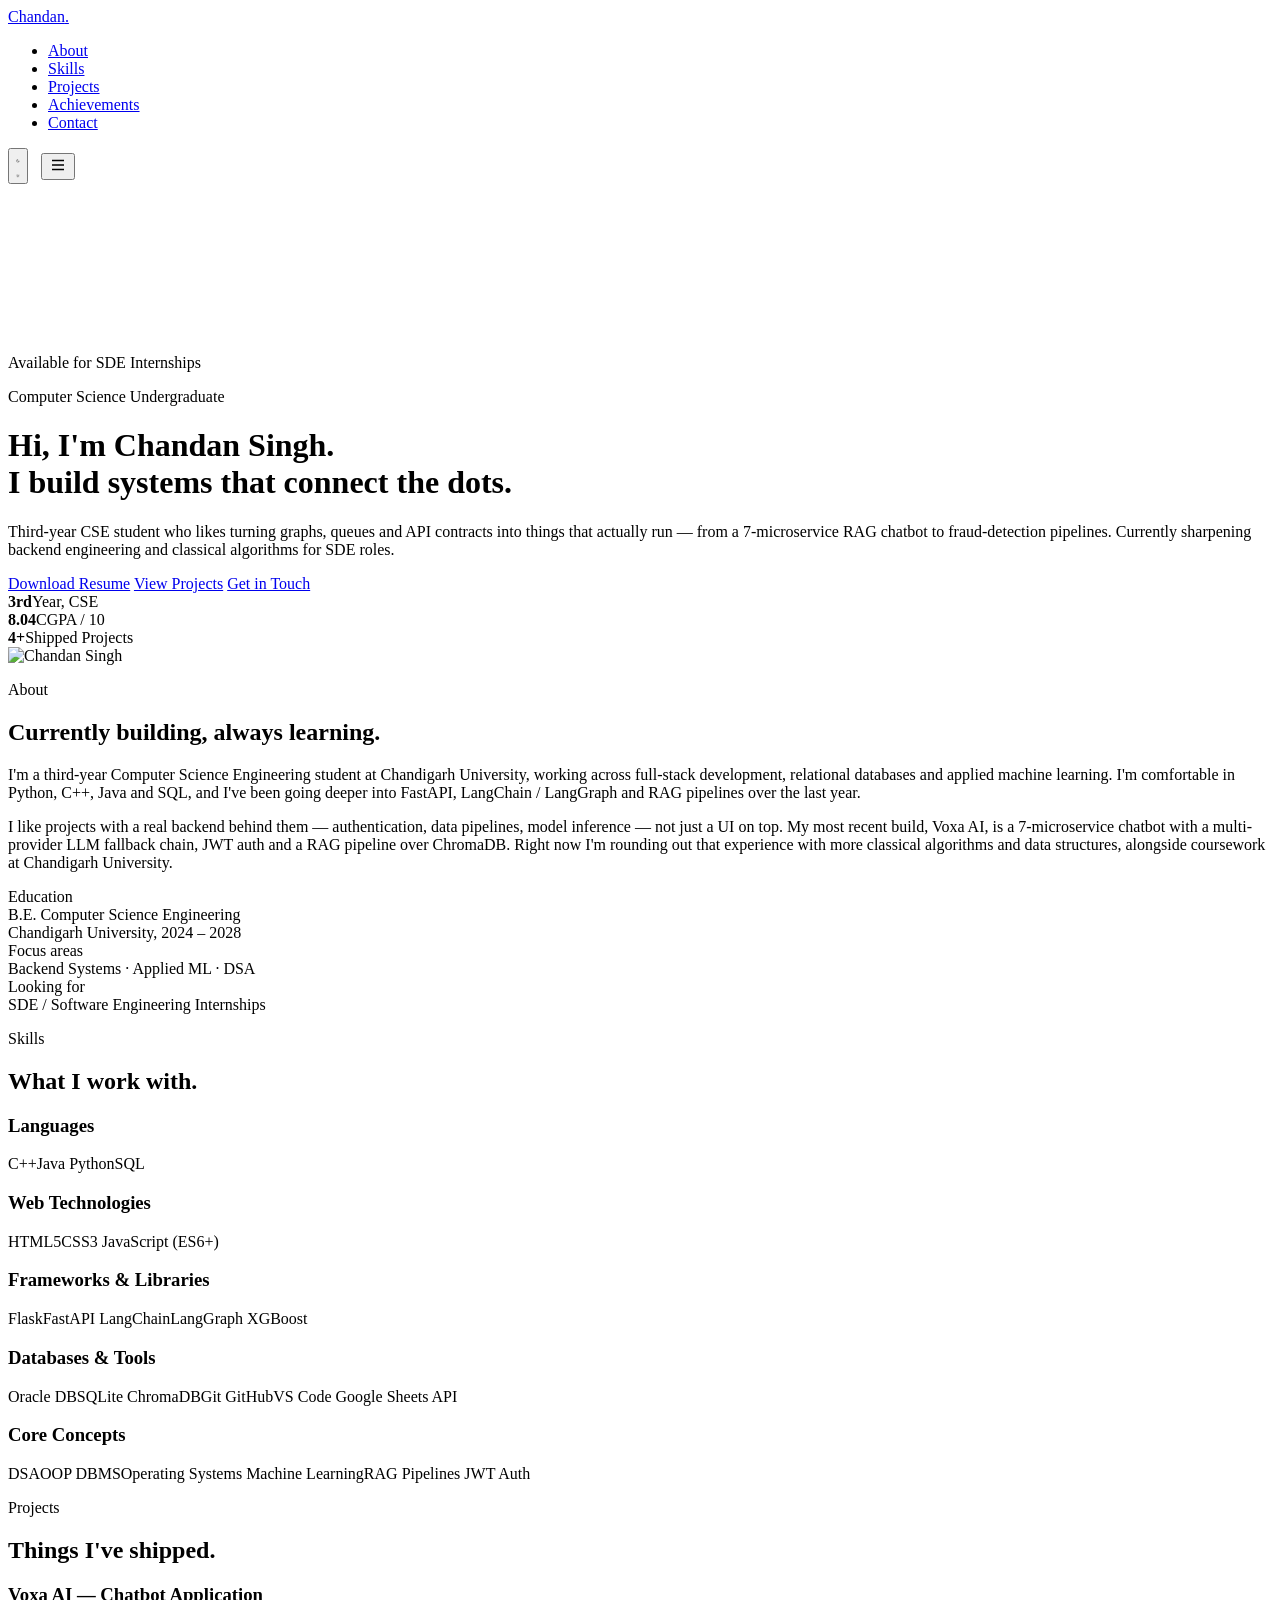
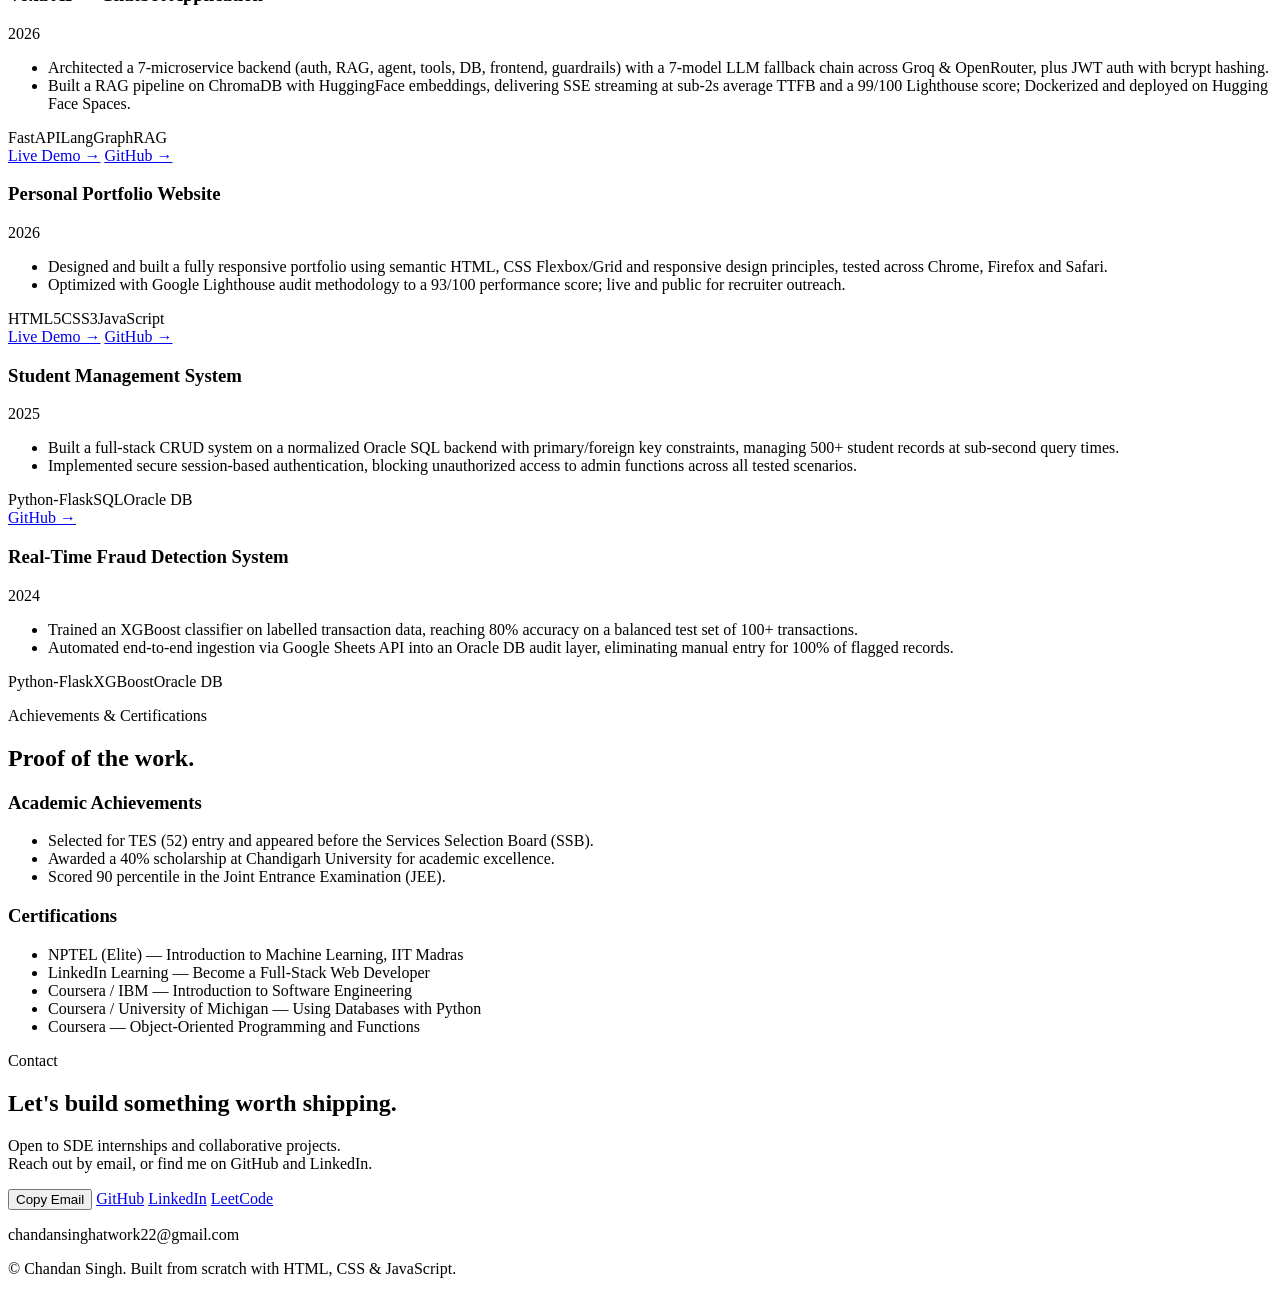
==== index.html @ 0d4b8f2a "Add files via upload" ====
<!DOCTYPE html>
<html lang="en">
<head>
<meta charset="UTF-8">
<meta name="viewport" content="width=device-width, initial-scale=1.0">
<title>Chandan Singh — Computer Science Undergraduate</title>
<meta name="description" content="Chandan Singh — Computer Science undergraduate building full-stack, ML and RAG-based applications. Portfolio, projects and resume.">

<!-- Fonts: Space Grotesk (display), Inter (body), JetBrains Mono (labels/code) -->
<link rel="preconnect" href="https://fonts.googleapis.com">
<link rel="preconnect" href="https://fonts.gstatic.com" crossorigin>
<link href="https://fonts.googleapis.com/css2?family=Space+Grotesk:wght@500;700&family=Inter:wght@400;500;600&family=JetBrains+Mono:wght@400;500&display=swap" rel="stylesheet">

<link rel="stylesheet" href="css/style.css">
</head>
<body data-theme="dark">

  <!-- ============ NAV ============ -->
  <nav class="nav">
    <div class="wrap">
      <a href="#home" class="logo">Chandan<span>.</span></a>

      <ul class="nav-links" id="navLinks">
        <li><a href="#about">About</a></li>
        <li><a href="#skills">Skills</a></li>
        <li><a href="#projects">Projects</a></li>
        <li><a href="#achievements">Achievements</a></li>
        <li><a href="#contact">Contact</a></li>
      </ul>

      <div style="display:flex; align-items:center; gap:0.8rem;">
        <button class="theme-toggle" id="themeToggle" aria-label="Toggle color theme">
          <!-- moon = shown in light mode (click to go dark), sun = shown in dark mode -->
          <svg class="moon" viewBox="0 0 24 24" fill="none" stroke="currentColor" stroke-width="2"><path d="M21 12.79A9 9 0 1 1 11.21 3 7 7 0 0 0 21 12.79z"/></svg>
          <svg class="sun" viewBox="0 0 24 24" fill="none" stroke="currentColor" stroke-width="2"><circle cx="12" cy="12" r="5"/><path d="M12 1v2M12 21v2M4.2 4.2l1.4 1.4M18.4 18.4l1.4 1.4M1 12h2M21 12h2M4.2 19.8l1.4-1.4M18.4 5.6l1.4-1.4"/></svg>
        </button>
        <button class="nav-toggle" id="navToggle" aria-label="Open menu">
          <svg width="18" height="18" viewBox="0 0 24 24" fill="none" stroke="currentColor" stroke-width="2"><path d="M4 6h16M4 12h16M4 18h16"/></svg>
        </button>
      </div>
    </div>
  </nav>

  <!-- ============ HERO ============ -->
  <header class="hero" id="home">
    <canvas id="hero-canvas"></canvas>
    <div class="wrap">
      <div class="hero-text">
        <p class="eyebrow">Available for SDE Internships</p>
        <p class="hero-role">Computer Science Undergraduate</p>
        <h1>Hi, I'm <span class="gradient-text">Chandan Singh.</span><br>I build systems that connect the dots.</h1>
        <p class="hero-pitch">
          Third-year CSE student who likes turning graphs, queues and API contracts into things that actually run —
          from a 7-microservice RAG chatbot to fraud-detection pipelines. Currently sharpening backend engineering
          and classical algorithms for SDE roles.
        </p>
        <div class="hero-ctas">
          <a href="assets/Chandan_Singh_Resume.pdf" class="btn btn-primary" download>Download Resume</a>
          <a href="#projects" class="btn btn-ghost">View Projects</a>
          <a href="#contact" class="btn btn-ghost">Get in Touch</a>
        </div>
        <div class="hero-meta">
          <div><strong>3rd</strong>Year, CSE</div>
          <div><strong>8.04</strong>CGPA / 10</div>
          <div><strong>4+</strong>Shipped Projects</div>
        </div>
      </div>

      <div class="hero-photo">
        <!-- Swap the src below for your real photo. Recommended: square image, 800x800px+ -->
        <div class="photo-frame">
          <img src="me.jpg" alt="Chandan Singh" id="profileImg">
        </div>
      </div>
    </div>
  </header>

  <!-- ============ ABOUT ============ -->
  <section class="section" id="about">
    <div class="wrap">
      <p class="eyebrow">About</p>
      <h2 class="section-title reveal">Currently building, always learning.</h2>

      <div class="about-grid">
        <div class="about-text reveal">
          <p>
            I'm a third-year Computer Science Engineering student at Chandigarh University, working across
            full-stack development, relational databases and applied machine learning. I'm comfortable in
            Python, C++, Java and SQL, and I've been going deeper into FastAPI, LangChain / LangGraph and
            RAG pipelines over the last year.
          </p>
          <p>
            I like projects with a real backend behind them — authentication, data pipelines, model inference —
            not just a UI on top. My most recent build, Voxa AI, is a 7-microservice chatbot with a multi-provider
            LLM fallback chain, JWT auth and a RAG pipeline over ChromaDB. Right now I'm rounding out that
            experience with more classical algorithms and data structures, alongside coursework at Chandigarh University.
          </p>
        </div>

        <div class="about-facts reveal">
          <div class="glass fact">
            <div class="label">Education</div>
            <div class="value">B.E. Computer Science Engineering<br>Chandigarh University, 2024 – 2028</div>
          </div>
          <div class="glass fact">
            <div class="label">Focus areas</div>
            <div class="value">Backend Systems · Applied ML · DSA</div>
          </div>
          <div class="glass fact">
            <div class="label">Looking for</div>
            <div class="value">SDE / Software Engineering Internships</div>
          </div>
        </div>
      </div>
    </div>
  </section>

  <!-- ============ SKILLS ============ -->
  <section class="section" id="skills">
    <div class="wrap">
      <p class="eyebrow">Skills</p>
      <h2 class="section-title reveal">What I work with.</h2>

      <div class="skills-grid">
        <div class="glass skill-card reveal">
          <h3>Languages</h3>
          <div class="chips">
            <span class="chip">C++</span><span class="chip">Java</span>
            <span class="chip">Python</span><span class="chip">SQL</span>
          </div>
        </div>

        <div class="glass skill-card reveal">
          <h3>Web Technologies</h3>
          <div class="chips">
            <span class="chip">HTML5</span><span class="chip">CSS3</span>
            <span class="chip">JavaScript (ES6+)</span>
          </div>
        </div>

        <div class="glass skill-card reveal">
          <h3>Frameworks &amp; Libraries</h3>
          <div class="chips">
            <span class="chip">Flask</span><span class="chip">FastAPI</span>
            <span class="chip">LangChain</span><span class="chip">LangGraph</span>
            <span class="chip">XGBoost</span>
          </div>
        </div>

        <div class="glass skill-card reveal">
          <h3>Databases &amp; Tools</h3>
          <div class="chips">
            <span class="chip">Oracle DB</span><span class="chip">SQLite</span>
            <span class="chip">ChromaDB</span><span class="chip">Git</span>
            <span class="chip">GitHub</span><span class="chip">VS Code</span>
            <span class="chip">Google Sheets API</span>
          </div>
        </div>

        <div class="glass skill-card reveal">
          <h3>Core Concepts</h3>
          <div class="chips">
            <span class="chip">DSA</span><span class="chip">OOP</span>
            <span class="chip">DBMS</span><span class="chip">Operating Systems</span>
            <span class="chip">Machine Learning</span><span class="chip">RAG Pipelines</span>
            <span class="chip">JWT Auth</span>
          </div>
        </div>
      </div>
    </div>
  </section>

  <!-- ============ PROJECTS ============ -->
  <section class="section" id="projects">
    <div class="wrap">
      <p class="eyebrow">Projects</p>
      <h2 class="section-title reveal">Things I've shipped.</h2>

      <div class="projects-grid">

        <article class="glass project-card reveal">
          <div class="project-top">
            <h3>Voxa AI — Chatbot Application</h3>
            <span class="project-year">2026</span>
          </div>
          <ul>
            <li>Architected a 7-microservice backend (auth, RAG, agent, tools, DB, frontend, guardrails) with a 7-model LLM fallback chain across Groq &amp; OpenRouter, plus JWT auth with bcrypt hashing.</li>
            <li>Built a RAG pipeline on ChromaDB with HuggingFace embeddings, delivering SSE streaming at sub-2s average TTFB and a 99/100 Lighthouse score; Dockerized and deployed on Hugging Face Spaces.</li>
          </ul>
          <div class="chips">
            <span class="chip">FastAPI</span><span class="chip">LangGraph</span><span class="chip">RAG</span>
          </div>
          <div class="project-links">
            <!-- TODO: replace # with your live demo + GitHub repo links -->
            <a href="https://chandann22-voxa-ai.hf.space" target="_blank" rel="noopener">Live Demo →</a>
            <a href="https://github.com/chandann22/voxa-ai" target="_blank" rel="noopener">GitHub →</a>
          </div>
        </article>

        <article class="glass project-card reveal">
          <div class="project-top">
            <h3>Personal Portfolio Website</h3>
            <span class="project-year">2026</span>
          </div>
          <ul>
            <li>Designed and built a fully responsive portfolio using semantic HTML, CSS Flexbox/Grid and responsive design principles, tested across Chrome, Firefox and Safari.</li>
            <li>Optimized with Google Lighthouse audit methodology to a 93/100 performance score; live and public for recruiter outreach.</li>
          </ul>
          <div class="chips">
            <span class="chip">HTML5</span><span class="chip">CSS3</span><span class="chip">JavaScript</span>
          </div>
          <div class="project-links">
            <a href="https://chandann22.github.io/personal-portfolio-website/" target="_blank" rel="noopener">Live Demo →</a>
            <a href="https://github.com/chandann22/personal-portfolio-website" target="_blank" rel="noopener">GitHub →</a>
          </div>
        </article>

        <article class="glass project-card reveal">
          <div class="project-top">
            <h3>Student Management System</h3>
            <span class="project-year">2025</span>
          </div>
          <ul>
            <li>Built a full-stack CRUD system on a normalized Oracle SQL backend with primary/foreign key constraints, managing 500+ student records at sub-second query times.</li>
            <li>Implemented secure session-based authentication, blocking unauthorized access to admin functions across all tested scenarios.</li>
          </ul>
          <div class="chips">
            <span class="chip">Python-Flask</span><span class="chip">SQL</span><span class="chip">Oracle DB</span>
          </div>
          <div class="project-links">
            <a href="https://github.com/chandann22/student-management-system" target="_blank" rel="noopener">GitHub →</a>
          </div>
        </article>

        <article class="glass project-card reveal">
          <div class="project-top">
            <h3>Real-Time Fraud Detection System</h3>
            <span class="project-year">2024</span>
          </div>
          <ul>
            <li>Trained an XGBoost classifier on labelled transaction data, reaching 80% accuracy on a balanced test set of 100+ transactions.</li>
            <li>Automated end-to-end ingestion via Google Sheets API into an Oracle DB audit layer, eliminating manual entry for 100% of flagged records.</li>
          </ul>
          <div class="chips">
            <span class="chip">Python-Flask</span><span class="chip">XGBoost</span><span class="chip">Oracle DB</span>
          </div>
        </article>

      </div>
    </div>
  </section>

  <!-- ============ ACHIEVEMENTS / CERTIFICATIONS ============ -->
  <section class="section" id="achievements">
    <div class="wrap">
      <p class="eyebrow">Achievements &amp; Certifications</p>
      <h2 class="section-title reveal">Proof of the work.</h2>

      <div class="split-grid">
        <div class="glass list-card reveal">
          <h3>Academic Achievements</h3>
          <ul>
            <li>Selected for TES (52) entry and appeared before the Services Selection Board (SSB).</li>
            <li>Awarded a 40% scholarship at Chandigarh University for academic excellence.</li>
            <li>Scored 90 percentile in the Joint Entrance Examination (JEE).</li>
          </ul>
        </div>

        <div class="glass list-card reveal">
          <h3>Certifications</h3>
          <ul>
            <li>NPTEL (Elite) — Introduction to Machine Learning, IIT Madras</li>
            <li>LinkedIn Learning — Become a Full-Stack Web Developer</li>
            <li>Coursera / IBM — Introduction to Software Engineering</li>
            <li>Coursera / University of Michigan — Using Databases with Python</li>
            <li>Coursera — Object-Oriented Programming and Functions</li>
          </ul>
        </div>
      </div>
    </div>
  </section>

  <!-- ============ CONTACT ============ -->
  <section class="section" id="contact">
    <div class="wrap">
      <div class="glass contact-card reveal">
        <p class="eyebrow">Contact</p>
        <h2>Let's build something worth shipping.</h2>
        <p style="color:var(--text-soft); max-width:46ch;">
          Open to SDE internships and collaborative projects. Reach out by email, or find me on GitHub and LinkedIn.
        </p>
        <div class="contact-links">
          <button class="btn btn-primary" id="copyEmailBtn">Copy Email</button>
          <a class="btn btn-ghost" href="https://github.com/chandann22" target="_blank" rel="noopener">GitHub</a>
          <a class="btn btn-ghost" href="https://www.linkedin.com/in/chandan-singh-23869b310" target="_blank" rel="noopener">LinkedIn</a>
           <a class="btn btn-ghost" href="https://leetcode.com/u/24bcs12108/" target="_blank" rel="noopener">LeetCode</a>
        </div>
        <p class="copy-note" id="copyNote">chandansinghatwork22@gmail.com</p>
      </div>
    </div>
  </section>

  <footer>
    <p>&copy; <span id="year"></span> Chandan Singh. Built from scratch with HTML, CSS &amp; JavaScript.</p>
  </footer>

  <script src="js/script.js"></script>
</body>
</html>
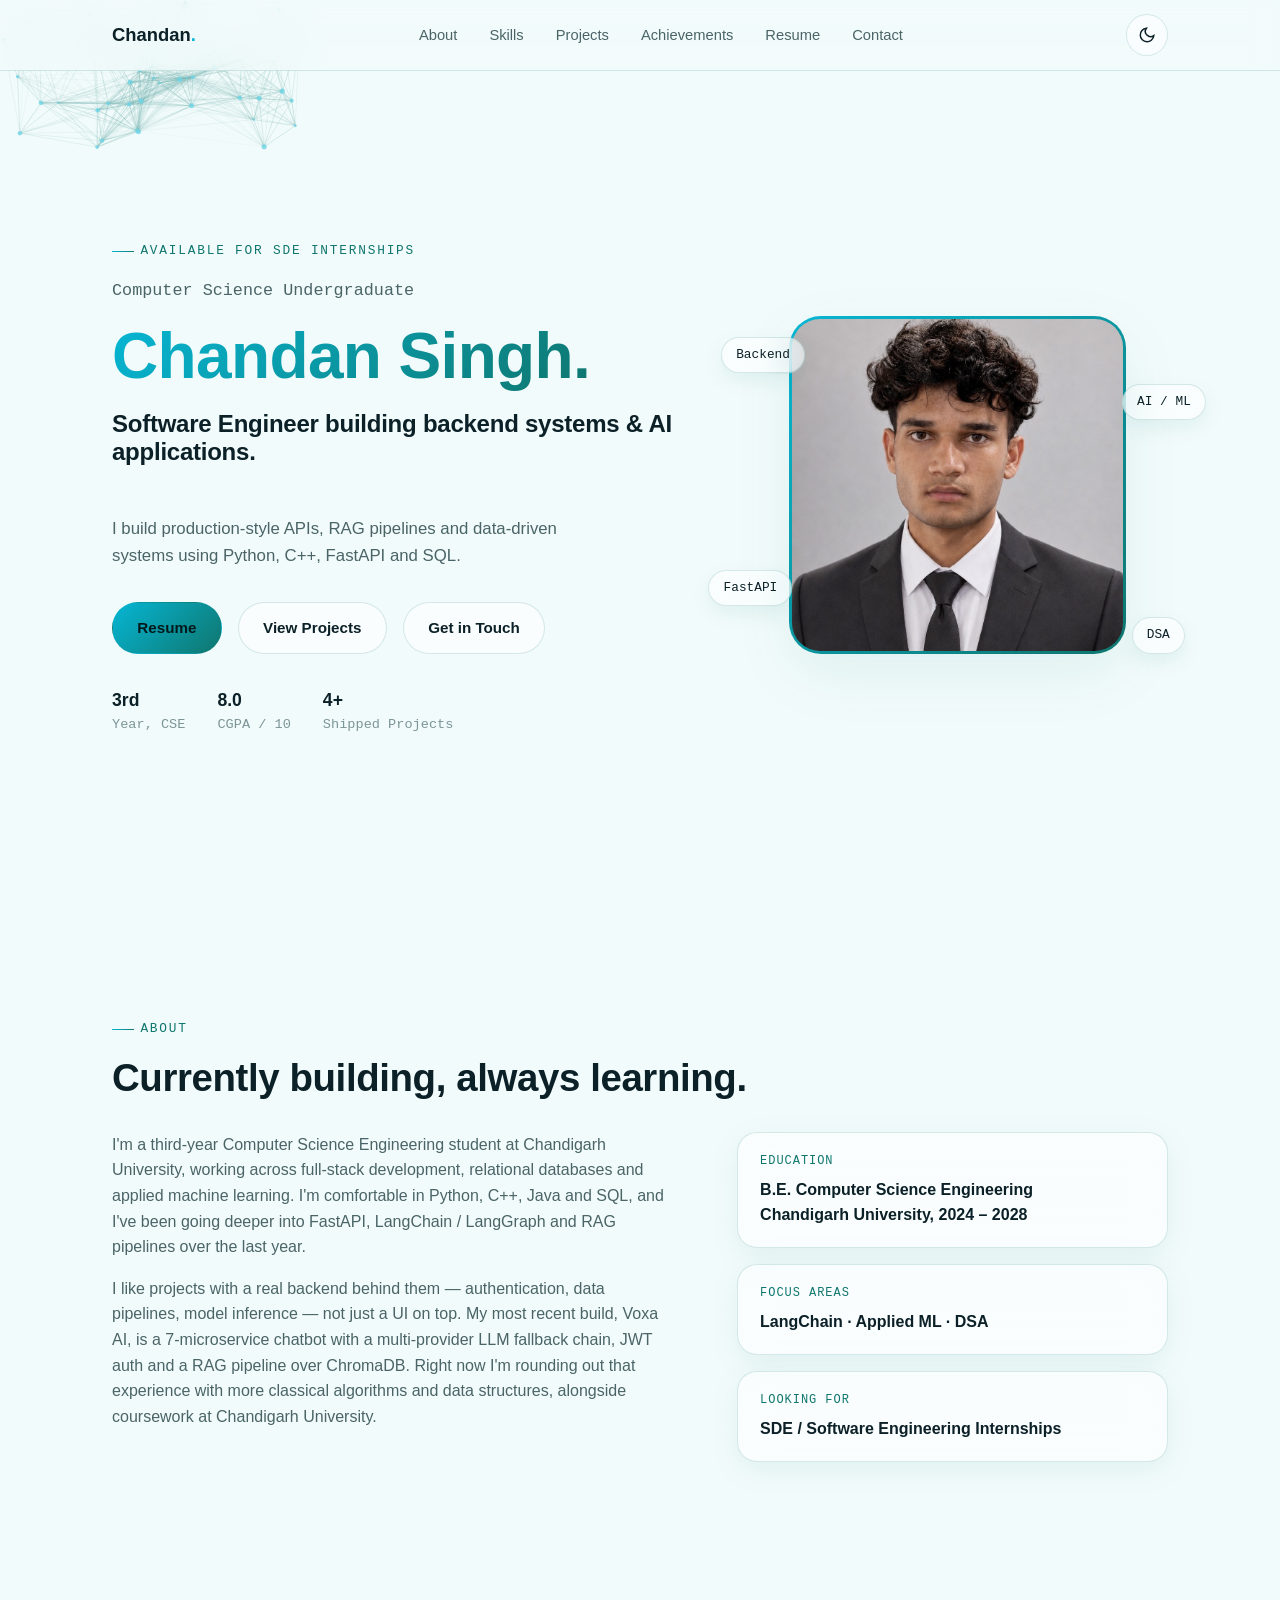
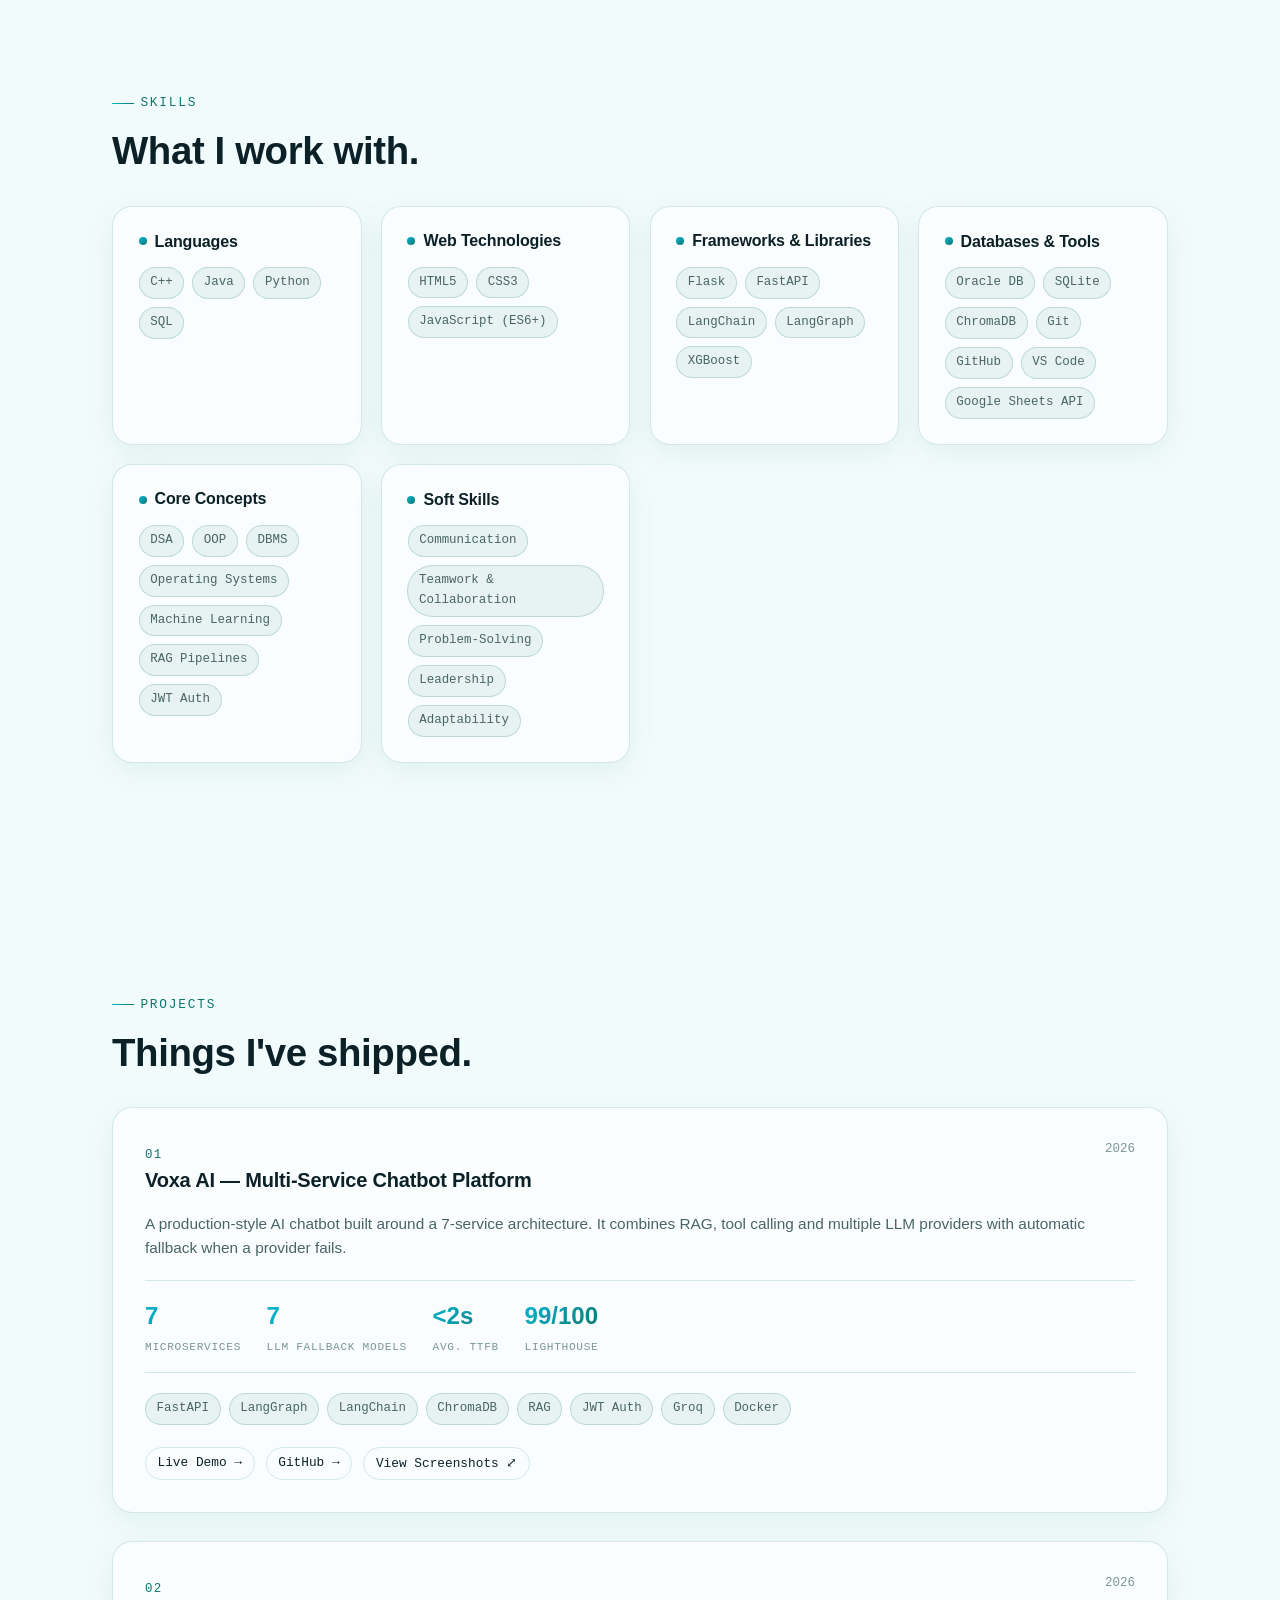
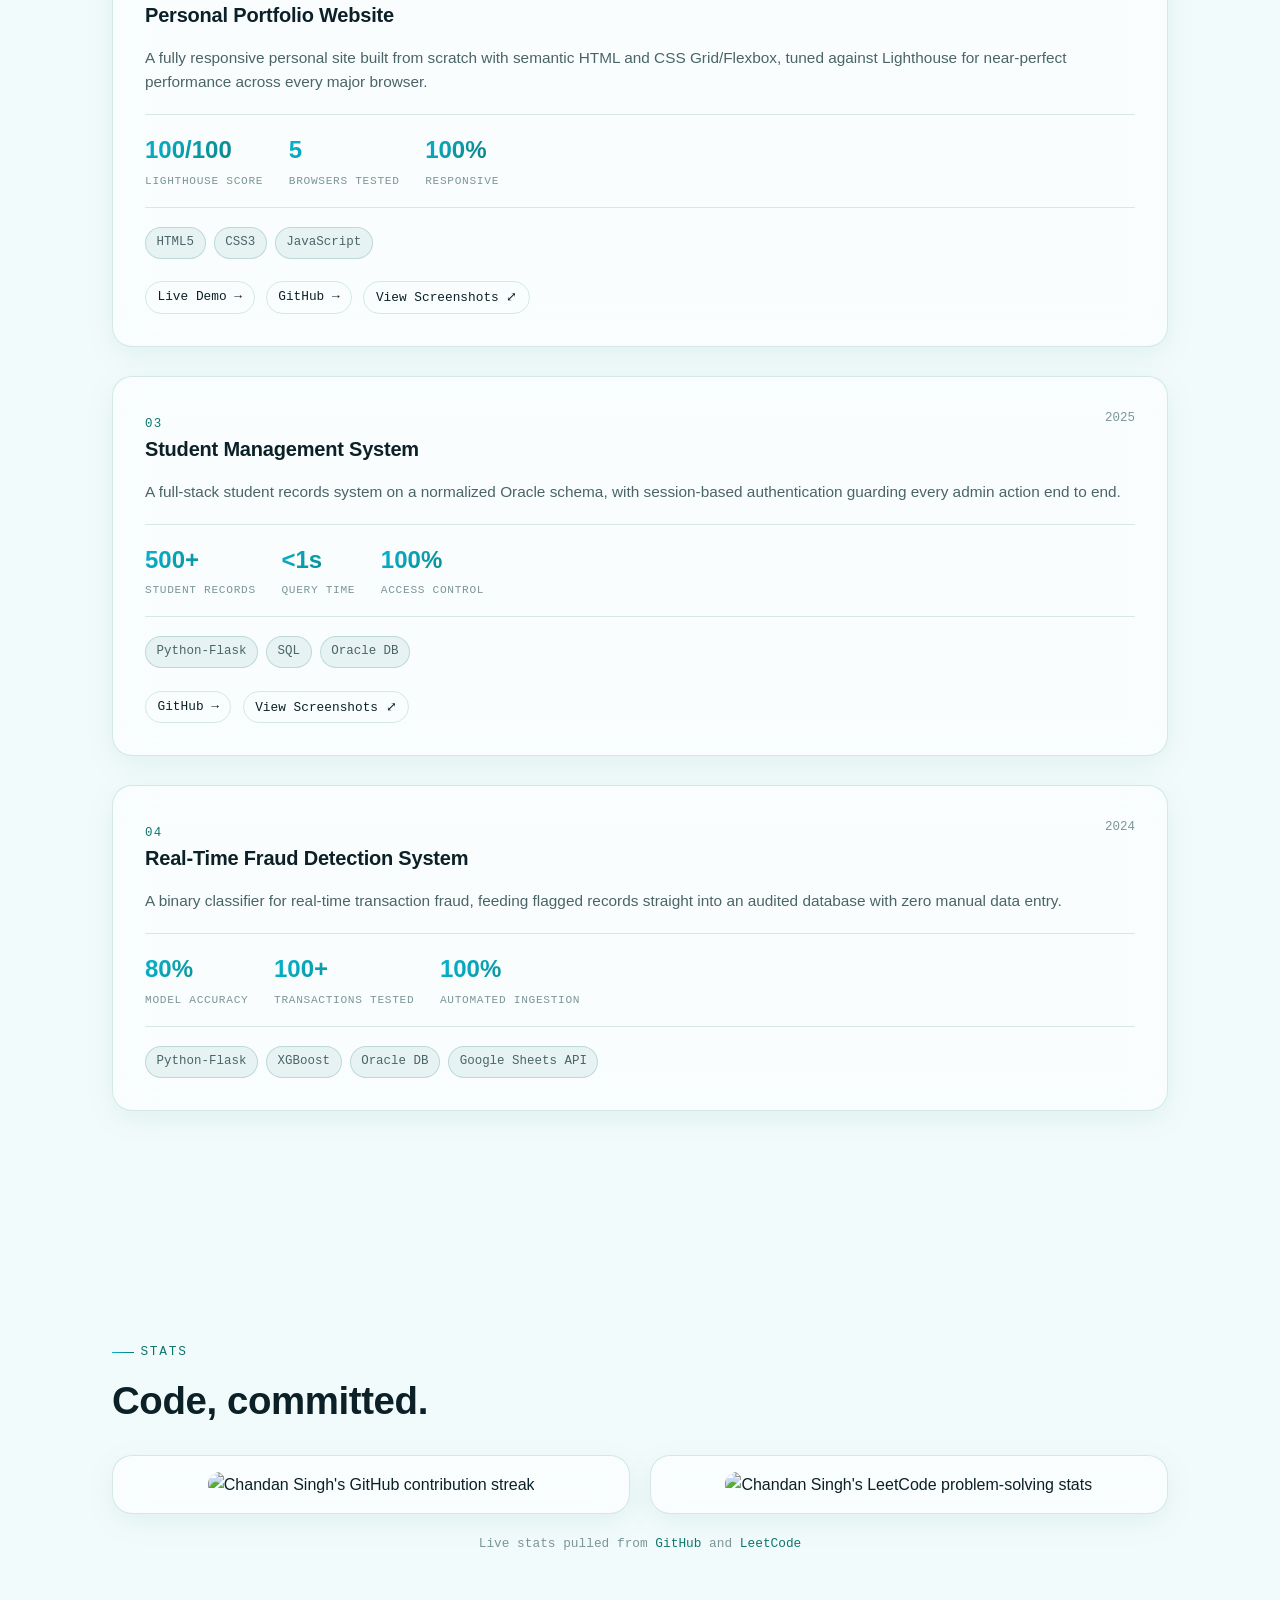
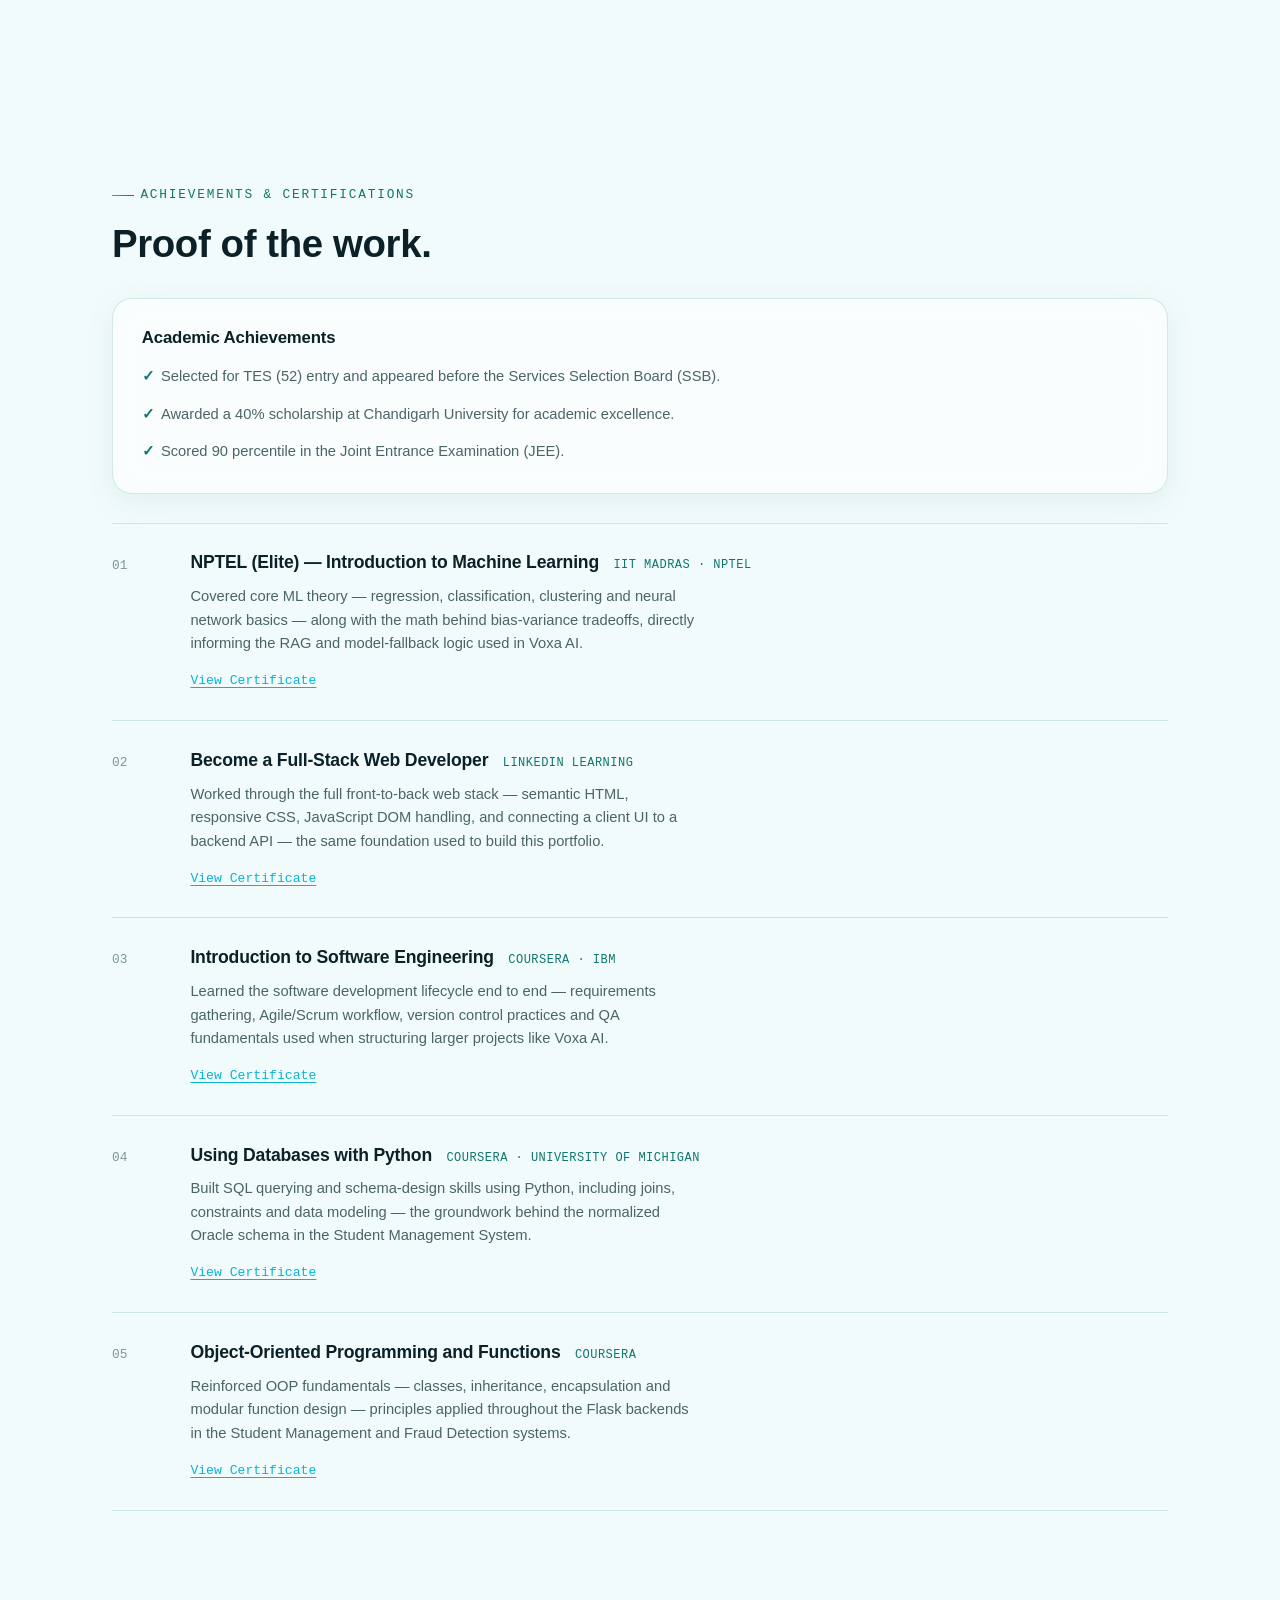
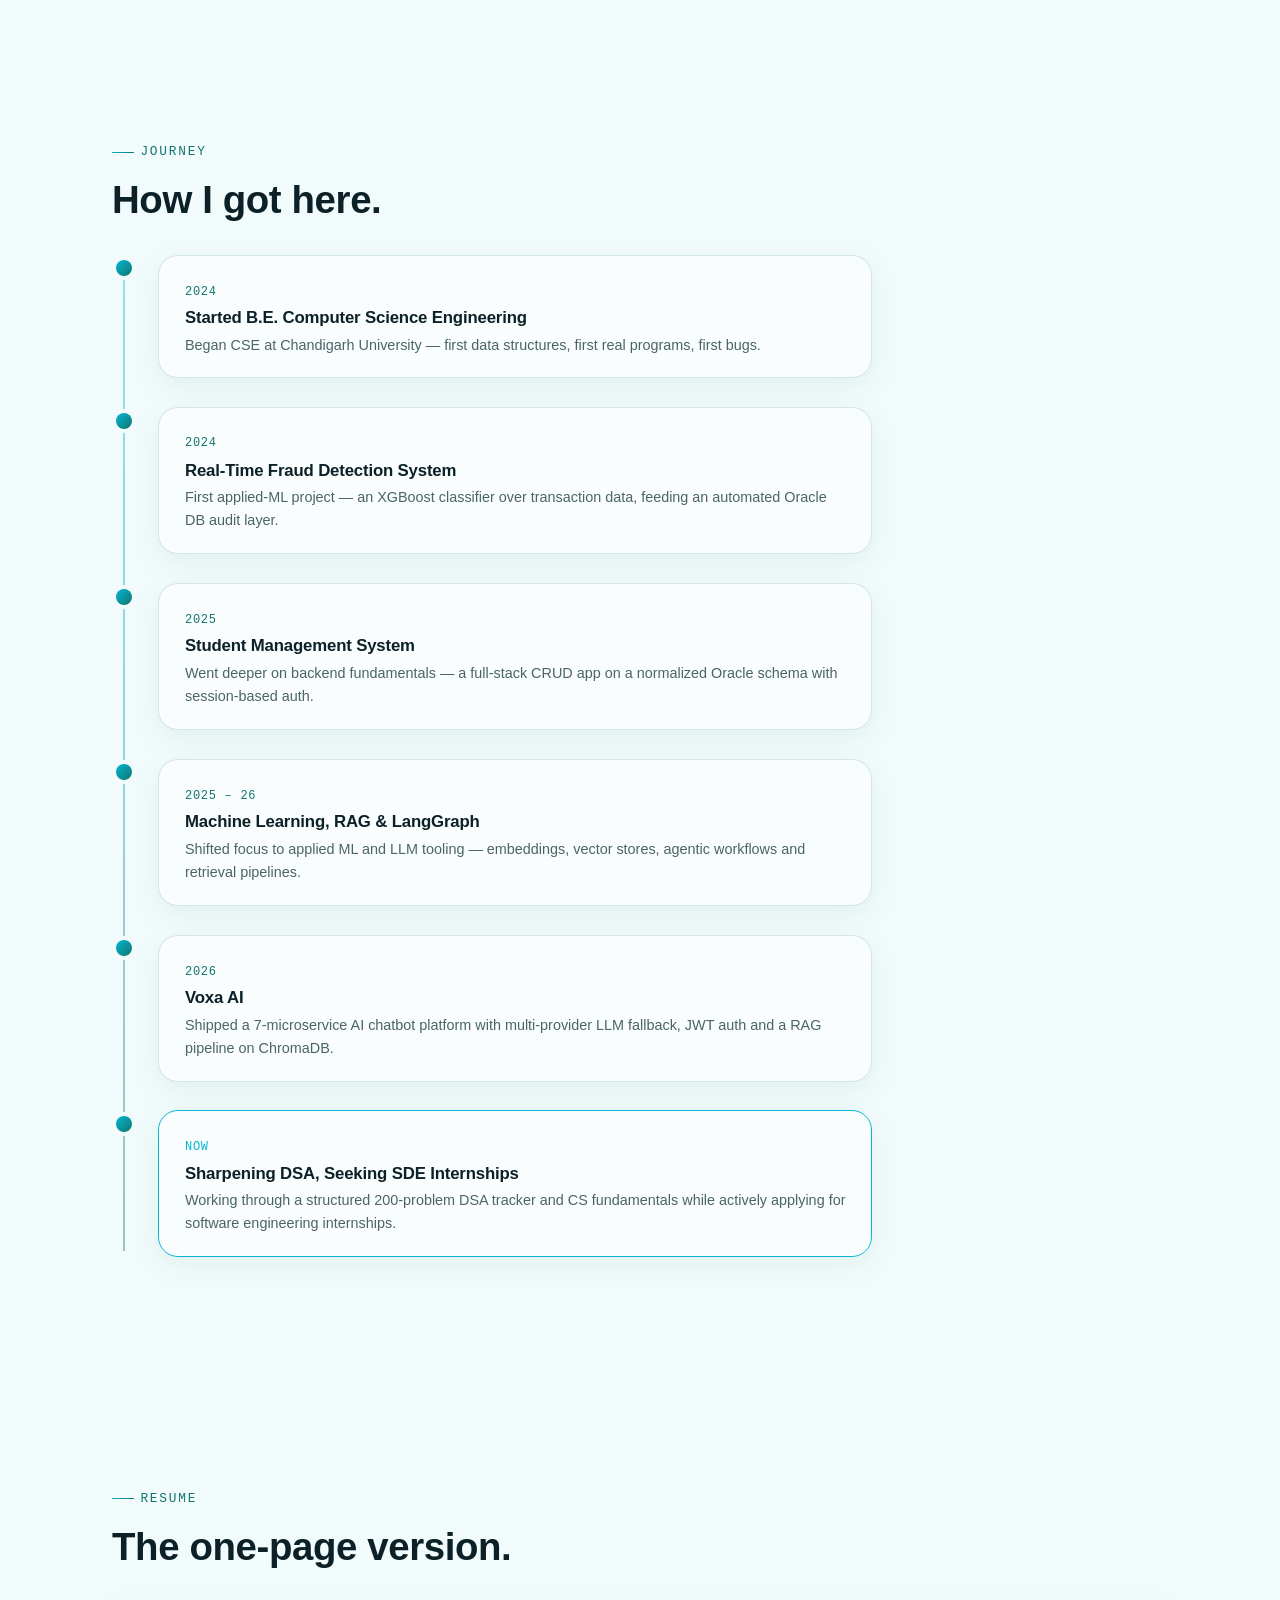
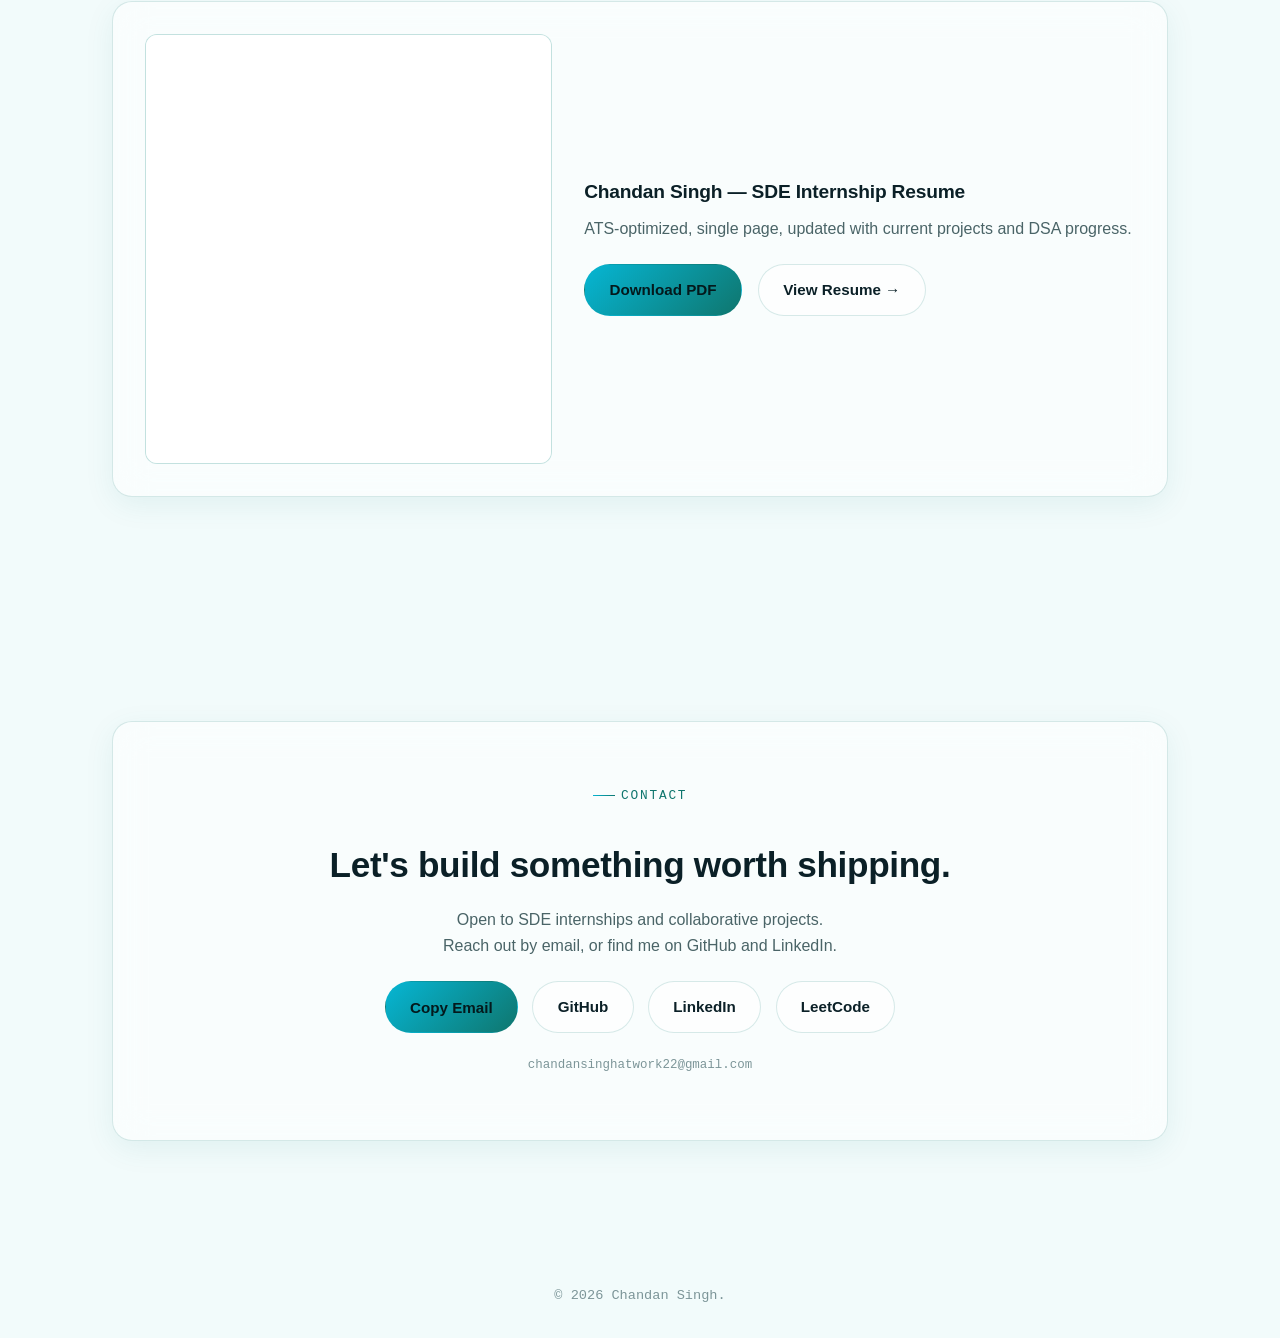
==== commit 3b7ffec3: "Add files via upload" ====
--- a/index.html
+++ b/index.html
@@ -25,6 +25,7 @@
         <li><a href="#skills">Skills</a></li>
         <li><a href="#projects">Projects</a></li>
         <li><a href="#achievements">Achievements</a></li>
+        <li><a href="#resume">Resume</a></li>
         <li><a href="#contact">Contact</a></li>
       </ul>
 
@@ -48,20 +49,19 @@
       <div class="hero-text">
         <p class="eyebrow">Available for SDE Internships</p>
         <p class="hero-role">Computer Science Undergraduate</p>
-        <h1>Hi, I'm <span class="gradient-text">Chandan Singh.</span><br>I build systems that connect the dots.</h1>
+        <h1><span class="gradient-text">Chandan Singh.</span><br></h1>
+        <h2>Software Engineer building backend systems & AI applications.</h2><br><br>
         <p class="hero-pitch">
-          Third-year CSE student who likes turning graphs, queues and API contracts into things that actually run —
-          from a 7-microservice RAG chatbot to fraud-detection pipelines. Currently sharpening backend engineering
-          and classical algorithms for SDE roles.
+          I build production-style APIs, RAG pipelines and data-driven systems using Python, C++, FastAPI and SQL.
         </p>
         <div class="hero-ctas">
-          <a href="assets/Chandan_Singh_Resume.pdf" class="btn btn-primary" download>Download Resume</a>
+          <a href="#resume" class="btn btn-primary" download>Resume</a>
           <a href="#projects" class="btn btn-ghost">View Projects</a>
           <a href="#contact" class="btn btn-ghost">Get in Touch</a>
         </div>
         <div class="hero-meta">
           <div><strong>3rd</strong>Year, CSE</div>
-          <div><strong>8.04</strong>CGPA / 10</div>
+          <div><strong>8.0</strong>CGPA / 10</div>
           <div><strong>4+</strong>Shipped Projects</div>
         </div>
       </div>
@@ -71,6 +71,13 @@
         <div class="photo-frame">
           <img src="me.jpg" alt="Chandan Singh" id="profileImg">
         </div>
+
+        <!-- Floating skill labels — purely decorative, orbiting the photo -->
+        <span class="float-label fl-1" aria-hidden="true">Backend</span>
+        <span class="float-label fl-2" aria-hidden="true">AI / ML</span>
+        <span class="float-label fl-3" aria-hidden="true">FastAPI</span>
+        <span class="float-label fl-4" aria-hidden="true">DSA</span>
+        
       </div>
     </div>
   </header>
@@ -104,7 +111,7 @@
           </div>
           <div class="glass fact">
             <div class="label">Focus areas</div>
-            <div class="value">Backend Systems · Applied ML · DSA</div>
+            <div class="value">LangChain · Applied ML · DSA</div>
           </div>
           <div class="glass fact">
             <div class="label">Looking for</div>
@@ -166,6 +173,15 @@
             <span class="chip">JWT Auth</span>
           </div>
         </div>
+
+        <div class="glass skill-card reveal">
+          <h3>Soft Skills</h3>
+          <div class="chips">
+            <span class="chip">Communication</span><span class="chip">Teamwork &amp; Collaboration</span>
+            <span class="chip">Problem-Solving</span><span class="chip">Leadership</span>
+            <span class="chip">Adaptability</span>
+          </div>
+        </div>
       </div>
     </div>
   </section>
@@ -176,77 +192,197 @@
       <p class="eyebrow">Projects</p>
       <h2 class="section-title reveal">Things I've shipped.</h2>
 
-      <div class="projects-grid">
-
-        <article class="glass project-card reveal">
-          <div class="project-top">
-            <h3>Voxa AI — Chatbot Application</h3>
-            <span class="project-year">2026</span>
-          </div>
-          <ul>
-            <li>Architected a 7-microservice backend (auth, RAG, agent, tools, DB, frontend, guardrails) with a 7-model LLM fallback chain across Groq &amp; OpenRouter, plus JWT auth with bcrypt hashing.</li>
-            <li>Built a RAG pipeline on ChromaDB with HuggingFace embeddings, delivering SSE streaming at sub-2s average TTFB and a 99/100 Lighthouse score; Dockerized and deployed on Hugging Face Spaces.</li>
-          </ul>
-          <div class="chips">
-            <span class="chip">FastAPI</span><span class="chip">LangGraph</span><span class="chip">RAG</span>
-          </div>
-          <div class="project-links">
-            <!-- TODO: replace # with your live demo + GitHub repo links -->
-            <a href="https://chandann22-voxa-ai.hf.space" target="_blank" rel="noopener">Live Demo →</a>
-            <a href="https://github.com/chandann22/voxa-ai" target="_blank" rel="noopener">GitHub →</a>
+      <div class="projects-list">
+
+        <!-- ===== PROJECT 01 — VOXA AI ===== -->
+        <article class="glass project-feature reveal">
+          <div class="project-body">
+            <div class="project-top">
+              <div>
+                <span class="project-index">01</span>
+                <h3>Voxa AI — Multi-Service Chatbot Platform</h3>
+              </div>
+              <span class="project-year">2026</span>
+            </div>
+
+            <p class="project-desc">
+              A production-style AI chatbot built around a 7-service architecture. It combines RAG, tool calling
+              and multiple LLM providers with automatic fallback when a provider fails.
+            </p>
+
+            <div class="project-metrics">
+              <div class="metric"><span class="metric-value">7</span><span class="metric-label">Microservices</span></div>
+              <div class="metric"><span class="metric-value">7</span><span class="metric-label">LLM Fallback Models</span></div>
+              <div class="metric"><span class="metric-value">&lt;2s</span><span class="metric-label">Avg. TTFB</span></div>
+              <div class="metric"><span class="metric-value">99/100</span><span class="metric-label">Lighthouse</span></div>
+            </div>
+
+            <div class="chips">
+              <span class="chip">FastAPI</span><span class="chip">LangGraph</span><span class="chip">LangChain</span>
+              <span class="chip">ChromaDB</span><span class="chip">RAG</span><span class="chip">JWT Auth</span>
+              <span class="chip">Groq</span><span class="chip">Docker</span>
+            </div>
+
+            <div class="project-links">
+              <a href="https://chandann22-voxa-ai.hf.space" target="_blank" rel="noopener">Live Demo →</a>
+              <a href="https://github.com/chandann22/voxa-ai" target="_blank" rel="noopener">GitHub →</a>
+              <!-- TODO: add more screenshots to this array, e.g. "assets/images/voxa-2.png" -->
+              <button class="gallery-btn" type="button" data-project="Voxa AI" data-images='["assets/images/1.png","assets/images/2.png","assets/images/3.png","assets/images/6.png","assets/images/4.png","assets/images/5.png"]'>View Screenshots ⤢</button>
+            </div>
           </div>
         </article>
 
-        <article class="glass project-card reveal">
-          <div class="project-top">
-            <h3>Personal Portfolio Website</h3>
-            <span class="project-year">2026</span>
-          </div>
-          <ul>
-            <li>Designed and built a fully responsive portfolio using semantic HTML, CSS Flexbox/Grid and responsive design principles, tested across Chrome, Firefox and Safari.</li>
-            <li>Optimized with Google Lighthouse audit methodology to a 93/100 performance score; live and public for recruiter outreach.</li>
-          </ul>
-          <div class="chips">
-            <span class="chip">HTML5</span><span class="chip">CSS3</span><span class="chip">JavaScript</span>
-          </div>
-          <div class="project-links">
-            <a href="https://chandann22.github.io/personal-portfolio-website/" target="_blank" rel="noopener">Live Demo →</a>
-            <a href="https://github.com/chandann22/personal-portfolio-website" target="_blank" rel="noopener">GitHub →</a>
+        <!-- ===== PROJECT 02 — PERSONAL PORTFOLIO ===== -->
+        <article class="glass project-feature reveal">
+          <div class="project-body">
+            <div class="project-top">
+              <div>
+                <span class="project-index">02</span>
+                <h3>Personal Portfolio Website</h3>
+              </div>
+              <span class="project-year">2026</span>
+            </div>
+
+            <p class="project-desc">
+              A fully responsive personal site built from scratch with semantic HTML and CSS Grid/Flexbox,
+              tuned against Lighthouse for near-perfect performance across every major browser.
+            </p>
+
+            <div class="project-metrics">
+              <div class="metric"><span class="metric-value">100/100</span><span class="metric-label">Lighthouse Score</span></div>
+              <div class="metric"><span class="metric-value">5</span><span class="metric-label">Browsers Tested</span></div>
+              <div class="metric"><span class="metric-value">100%</span><span class="metric-label">Responsive</span></div>
+            </div>
+
+            <div class="chips">
+              <span class="chip">HTML5</span><span class="chip">CSS3</span><span class="chip">JavaScript</span>
+            </div>
+
+            <div class="project-links">
+              <a href="https://chandann22.github.io/personal-portfolio-website/" target="_blank" rel="noopener">Live Demo →</a>
+              <a href="https://github.com/chandann22/personal-portfolio-website" target="_blank" rel="noopener">GitHub →</a>
+              <!-- TODO: add more screenshots to this array -->
+              <button class="gallery-btn" type="button" data-project="Personal Portfolio" data-images='["assets/images/a.png","assets/images/c.png","assets/images/b.png"]'>View Screenshots ⤢</button>
+            </div>
           </div>
         </article>
 
-        <article class="glass project-card reveal">
-          <div class="project-top">
-            <h3>Student Management System</h3>
-            <span class="project-year">2025</span>
-          </div>
-          <ul>
-            <li>Built a full-stack CRUD system on a normalized Oracle SQL backend with primary/foreign key constraints, managing 500+ student records at sub-second query times.</li>
-            <li>Implemented secure session-based authentication, blocking unauthorized access to admin functions across all tested scenarios.</li>
-          </ul>
-          <div class="chips">
-            <span class="chip">Python-Flask</span><span class="chip">SQL</span><span class="chip">Oracle DB</span>
-          </div>
-          <div class="project-links">
-            <a href="https://github.com/chandann22/student-management-system" target="_blank" rel="noopener">GitHub →</a>
+        <!-- ===== PROJECT 03 — STUDENT MANAGEMENT SYSTEM ===== -->
+        <article class="glass project-feature reveal">
+          <div class="project-body">
+            <div class="project-top">
+              <div>
+                <span class="project-index">03</span>
+                <h3>Student Management System</h3>
+              </div>
+              <span class="project-year">2025</span>
+            </div>
+
+            <p class="project-desc">
+              A full-stack student records system on a normalized Oracle schema, with session-based
+              authentication guarding every admin action end to end.
+            </p>
+
+            <div class="project-metrics">
+              <div class="metric"><span class="metric-value">500+</span><span class="metric-label">Student Records</span></div>
+              <div class="metric"><span class="metric-value">&lt;1s</span><span class="metric-label">Query Time</span></div>
+              <div class="metric"><span class="metric-value">100%</span><span class="metric-label">Access Control</span></div>
+            </div>
+
+            <div class="chips">
+              <span class="chip">Python-Flask</span><span class="chip">SQL</span><span class="chip">Oracle DB</span>
+            </div>
+
+            <div class="project-links">
+              <a href="https://github.com/chandann22/student-management-system" target="_blank" rel="noopener">GitHub →</a>
+              <!-- TODO: add more screenshots to this array -->
+              <button class="gallery-btn" type="button" data-project="Student Management System" data-images='["assets/images/p.png","assets/images/q.png","assets/images/r.png","assets/images/s.png"]'>View Screenshots ⤢</button>
+            </div>
           </div>
         </article>
 
-        <article class="glass project-card reveal">
-          <div class="project-top">
-            <h3>Real-Time Fraud Detection System</h3>
-            <span class="project-year">2024</span>
-          </div>
-          <ul>
-            <li>Trained an XGBoost classifier on labelled transaction data, reaching 80% accuracy on a balanced test set of 100+ transactions.</li>
-            <li>Automated end-to-end ingestion via Google Sheets API into an Oracle DB audit layer, eliminating manual entry for 100% of flagged records.</li>
-          </ul>
-          <div class="chips">
-            <span class="chip">Python-Flask</span><span class="chip">XGBoost</span><span class="chip">Oracle DB</span>
+        <!-- ===== PROJECT 04 — FRAUD DETECTION (no screenshots gallery) ===== -->
+        <article class="glass project-feature reveal">
+          <div class="project-body">
+            <div class="project-top">
+              <div>
+                <span class="project-index">04</span>
+                <h3>Real-Time Fraud Detection System</h3>
+              </div>
+              <span class="project-year">2024</span>
+            </div>
+
+            <p class="project-desc">
+              A binary classifier for real-time transaction fraud, feeding flagged records straight into
+              an audited database with zero manual data entry.
+            </p>
+
+            <div class="project-metrics">
+              <div class="metric"><span class="metric-value">80%</span><span class="metric-label">Model Accuracy</span></div>
+              <div class="metric"><span class="metric-value">100+</span><span class="metric-label">Transactions Tested</span></div>
+              <div class="metric"><span class="metric-value">100%</span><span class="metric-label">Automated Ingestion</span></div>
+            </div>
+
+            <div class="chips">
+              <span class="chip">Python-Flask</span><span class="chip">XGBoost</span><span class="chip">Oracle DB</span>
+              <span class="chip">Google Sheets API</span>
+            </div>
           </div>
         </article>
 
       </div>
+    </div>
+  </section>
+
+  <!-- ============ GITHUB / LEETCODE STATS ============ -->
+  <section class="section" id="stats">
+    <div class="wrap">
+      <p class="eyebrow">Stats</p>
+      <h2 class="section-title reveal">Code, committed.</h2>
+
+      <div class="stats-grid">
+
+        <!-- GitHub -->
+      <div class="glass stats-card reveal">
+        <a
+          href="https://github.com/chandann22"
+          target="_blank"
+          rel="noopener noreferrer"
+          aria-label="Visit Chandan Singh's GitHub profile"
+        >
+          <img
+            class="stat-img"
+            data-src-dark="https://github-readme-streak-stats.herokuapp.com/?user=chandann22&background=05141A&ring=22D3EE&fire=2DD4BF&currStreakLabel=E8F7F6&sideNums=E8F7F6&currStreakNum=E8F7F6&sideLabels=9FC7C5&dates=5F8688&border=173C42&hide_border=true"
+            data-src-light="https://github-readme-streak-stats.herokuapp.com/?user=chandann22&background=F2FBFB&ring=0F766E&fire=06B6D4&currStreakLabel=0B2027&sideNums=0B2027&currStreakNum=0B2027&sideLabels=4A6467&dates=7C9598&border=CFE8E6&hide_border=true"
+            alt="Chandan Singh's GitHub contribution streak"
+            loading="lazy"
+          >
+        </a>
+      </div>
+
+         <!-- LeetCode -->
+      <div class="glass stats-card reveal">
+        <a
+          href="https://leetcode.com/u/24bcs12108/"
+          target="_blank"
+          rel="noopener noreferrer"
+          aria-label="Visit Chandan Singh's LeetCode profile"
+        >
+          <img
+            class="stat-img"
+            data-src-dark="https://leetcard.jacoblin.cool/24bcs12108?theme=dark&font=baloo2&ext=heatmap"
+            data-src-light="https://leetcard.jacoblin.cool/24bcs12108?theme=light&font=baloo2&ext=heatmap"
+            alt="Chandan Singh's LeetCode problem-solving stats"
+            loading="lazy"
+          >
+        </a>
+      </div>
+
+    </div>
+      <p class="stats-note reveal">
+        Live stats pulled from <a href="https://github.com/chandann22" target="_blank" rel="noopener">GitHub</a>
+        and <a href="https://leetcode.com/u/24bcs12108/" target="_blank" rel="noopener">LeetCode</a>
+      </p>
     </div>
   </section>
 
@@ -256,25 +392,201 @@
       <p class="eyebrow">Achievements &amp; Certifications</p>
       <h2 class="section-title reveal">Proof of the work.</h2>
 
-      <div class="split-grid">
-        <div class="glass list-card reveal">
-          <h3>Academic Achievements</h3>
-          <ul>
-            <li>Selected for TES (52) entry and appeared before the Services Selection Board (SSB).</li>
-            <li>Awarded a 40% scholarship at Chandigarh University for academic excellence.</li>
-            <li>Scored 90 percentile in the Joint Entrance Examination (JEE).</li>
-          </ul>
-        </div>
-
-        <div class="glass list-card reveal">
-          <h3>Certifications</h3>
-          <ul>
-            <li>NPTEL (Elite) — Introduction to Machine Learning, IIT Madras</li>
-            <li>LinkedIn Learning — Become a Full-Stack Web Developer</li>
-            <li>Coursera / IBM — Introduction to Software Engineering</li>
-            <li>Coursera / University of Michigan — Using Databases with Python</li>
-            <li>Coursera — Object-Oriented Programming and Functions</li>
-          </ul>
+      <div class="glass list-card reveal" style="margin-bottom:1.8rem;">
+        <h3>Academic Achievements</h3>
+        <ul>
+          <li>Selected for TES (52) entry and appeared before the Services Selection Board (SSB).</li>
+          <li>Awarded a 40% scholarship at Chandigarh University for academic excellence.</li>
+          <li>Scored 90 percentile in the Joint Entrance Examination (JEE).</li>
+        </ul>
+      </div>
+
+      <!-- ============ CERTIFICATIONS — NUMBERED ROWS ============ -->
+      <div class="cert-rows">
+
+        <div class="cert-row reveal">
+          <span class="cert-index">01</span>
+          <div class="cert-content">
+            <div class="cert-heading">
+              <h3>NPTEL (Elite) — Introduction to Machine Learning</h3>
+              <span class="cert-meta">IIT MADRAS · NPTEL</span>
+            </div>
+            <p class="cert-desc">
+              Covered core ML theory — regression, classification, clustering and neural network basics —
+              along with the math behind bias-variance tradeoffs, directly informing the RAG and model-fallback
+              logic used in Voxa AI.
+            </p>
+            <div class="cert-links">
+              <!-- TODO: replace with your real certificate file path -->
+              <a href="https://nptel.ac.in/noc/E_Certificate/NOC26CS74S25280273004272942" target="_blank" rel="noopener">View Certificate</a>
+            </div>
+          </div>
+        </div>
+
+        <div class="cert-row reveal">
+          <span class="cert-index">02</span>
+          <div class="cert-content">
+            <div class="cert-heading">
+              <h3>Become a Full-Stack Web Developer</h3>
+              <span class="cert-meta">LINKEDIN LEARNING</span>
+            </div>
+            <p class="cert-desc">
+              Worked through the full front-to-back web stack — semantic HTML, responsive CSS, JavaScript DOM
+              handling, and connecting a client UI to a backend API — the same foundation used to build this portfolio.
+            </p>
+            <div class="cert-links">
+              <a href="https://www.linkedin.com/learning/certificates/39098ae82b49759ca5a1187e26cfdc65eb05d4546be69575263d25b6f8c61369/?lipi=urn%3Ali%3Apage%3Ad_flagship3_profile_view_base_certifications_details%3BODwiAlW3RiihWYbjofbqBw%3D%3D" target="_blank" rel="noopener">View Certificate</a>
+            </div>
+          </div>
+        </div>
+
+        <div class="cert-row reveal">
+          <span class="cert-index">03</span>
+          <div class="cert-content">
+            <div class="cert-heading">
+              <h3>Introduction to Software Engineering</h3>
+              <span class="cert-meta">COURSERA · IBM</span>
+            </div>
+            <p class="cert-desc">
+              Learned the software development lifecycle end to end — requirements gathering, Agile/Scrum
+              workflow, version control practices and QA fundamentals used when structuring larger projects like Voxa AI.
+            </p>
+            <div class="cert-links">
+              <a href="https://www.coursera.org/account/accomplishments/verify/83LUMKQSK6VQ" target="_blank" rel="noopener">View Certificate</a>
+            </div>
+          </div>
+        </div>
+
+        <div class="cert-row reveal">
+          <span class="cert-index">04</span>
+          <div class="cert-content">
+            <div class="cert-heading">
+              <h3>Using Databases with Python</h3>
+              <span class="cert-meta">COURSERA · UNIVERSITY OF MICHIGAN</span>
+            </div>
+            <p class="cert-desc">
+              Built SQL querying and schema-design skills using Python, including joins, constraints and
+              data modeling — the groundwork behind the normalized Oracle schema in the Student Management System.
+            </p>
+            <div class="cert-links">
+              <a href="https://www.coursera.org/account/accomplishments/verify/AI19GCBL4CSA" target="_blank" rel="noopener">View Certificate</a>
+            </div>
+          </div>
+        </div>
+
+        <div class="cert-row reveal">
+          <span class="cert-index">05</span>
+          <div class="cert-content">
+            <div class="cert-heading">
+              <h3>Object-Oriented Programming and Functions</h3>
+              <span class="cert-meta">COURSERA</span>
+            </div>
+            <p class="cert-desc">
+              Reinforced OOP fundamentals — classes, inheritance, encapsulation and modular function design —
+              principles applied throughout the Flask backends in the Student Management and Fraud Detection systems.
+            </p>
+            <div class="cert-links">
+              <a href="https://www.coursera.org/account/accomplishments/verify/M5DJNRF6F8R4" target="_blank" rel="noopener">View Certificate</a>
+            </div>
+          </div>
+        </div>
+
+      </div>
+    </div>
+  </section>
+
+  <!-- ============ JOURNEY / TIMELINE ============ -->
+  <section class="section" id="journey">
+    <div class="wrap">
+      <p class="eyebrow">Journey</p>
+      <h2 class="section-title reveal">How I got here.</h2>
+
+      <div class="timeline">
+
+        <div class="timeline-item reveal">
+          <span class="timeline-dot"></span>
+          <div class="glass timeline-content">
+            <span class="timeline-year">2024</span>
+            <h3>Started B.E. Computer Science Engineering</h3>
+            <p>Began CSE at Chandigarh University — first data structures, first real programs, first bugs.</p>
+          </div>
+        </div>
+
+        <div class="timeline-item reveal">
+          <span class="timeline-dot"></span>
+          <div class="glass timeline-content">
+            <span class="timeline-year">2024</span>
+            <h3>Real-Time Fraud Detection System</h3>
+            <p>First applied-ML project — an XGBoost classifier over transaction data, feeding an automated Oracle DB audit layer.</p>
+          </div>
+        </div>
+
+        <div class="timeline-item reveal">
+          <span class="timeline-dot"></span>
+          <div class="glass timeline-content">
+            <span class="timeline-year">2025</span>
+            <h3>Student Management System</h3>
+            <p>Went deeper on backend fundamentals — a full-stack CRUD app on a normalized Oracle schema with session-based auth.</p>
+          </div>
+        </div>
+
+        <div class="timeline-item reveal">
+          <span class="timeline-dot"></span>
+          <div class="glass timeline-content">
+            <span class="timeline-year">2025 – 26</span>
+            <h3>Machine Learning, RAG &amp; LangGraph</h3>
+            <p>Shifted focus to applied ML and LLM tooling — embeddings, vector stores, agentic workflows and retrieval pipelines.</p>
+          </div>
+        </div>
+
+        <div class="timeline-item reveal">
+          <span class="timeline-dot"></span>
+          <div class="glass timeline-content">
+            <span class="timeline-year">2026</span>
+            <h3>Voxa AI</h3>
+            <p>Shipped a 7-microservice AI chatbot platform with multi-provider LLM fallback, JWT auth and a RAG pipeline on ChromaDB.</p>
+          </div>
+        </div>
+
+        <div class="timeline-item reveal is-now">
+          <span class="timeline-dot"></span>
+          <div class="glass timeline-content">
+            <span class="timeline-year">Now</span>
+            <h3>Sharpening DSA, Seeking SDE Internships</h3>
+            <p>Working through a structured 200-problem DSA tracker and CS fundamentals while actively applying for software engineering internships.</p>
+          </div>
+        </div>
+
+      </div>
+    </div>
+  </section>
+
+  <!-- ============ RESUME ============ -->
+  <section class="section" id="resume">
+    <div class="wrap">
+      <p class="eyebrow">Resume</p>
+      <h2 class="section-title reveal">The one-page version.</h2>
+
+      <div class="glass resume-card reveal">
+        <div class="resume-preview">
+          <!-- TODO: point this at your actual resume PDF, e.g. assets/Chandan_Singh_Resume.pdf -->
+          <iframe
+            src="assets/Chandan_Singh_Resume.pdf#toolbar=0&navpanes=0&view=FitH"
+            title="Chandan Singh's resume preview"
+            loading="lazy">
+          </iframe>
+          <div class="resume-preview-fallback">
+            <p>Preview not showing? Your browser may block inline PDFs — use the buttons below instead.</p>
+          </div>
+        </div>
+
+        <div class="resume-info">
+          <h3>Chandan Singh — SDE Internship Resume</h3>
+          <p>ATS-optimized, single page, updated with current projects and DSA progress.</p>
+          <div class="resume-ctas">
+            <a class="btn btn-primary" href="assets/Chandan_Singh_Resume.pdf" download>Download PDF</a>
+            <a class="btn btn-ghost" href="assets/Chandan_Singh_Resume.pdf" target="_blank" rel="noopener">View Resume →</a>
+          </div>
         </div>
       </div>
     </div>
@@ -301,8 +613,22 @@
   </section>
 
   <footer>
-    <p>&copy; <span id="year"></span> Chandan Singh. Built from scratch with HTML, CSS &amp; JavaScript.</p>
+    <p>&copy; <span id="year"></span> Chandan Singh.</p>
   </footer>
+
+  <!-- ============ SCREENSHOT GALLERY MODAL ============ -->
+  <div class="gallery-modal" id="galleryModal" aria-hidden="true">
+    <div class="gallery-inner">
+      <button class="gallery-close" id="galleryClose" aria-label="Close screenshots">&times;</button>
+      <div class="gallery-viewport">
+        <div class="gallery-track" id="galleryTrack"></div>
+        <button class="gallery-nav gallery-prev" id="galleryPrev" aria-label="Previous screenshot">&#8249;</button>
+        <button class="gallery-nav gallery-next" id="galleryNext" aria-label="Next screenshot">&#8250;</button>
+      </div>
+      <div class="gallery-dots" id="galleryDots"></div>
+      <p class="gallery-title" id="galleryTitle"></p>
+    </div>
+  </div>
 
   <script src="js/script.js"></script>
 </body>
--- a/css/style.css
+++ b/css/style.css
@@ -0,0 +1,899 @@
+/* ===========================================================
+   CHANDAN SINGH — PORTFOLIO STYLES
+   -----------------------------------------------------------
+   QUICK EDIT GUIDE
+   - Colors & fonts:      ":root" and "[data-theme='dark']" blocks below
+   - Spacing scale:       --space-* variables
+   - Section paddings:    ".section" class
+   - Card look (glass):   ".glass" class
+   =========================================================== */
+
+:root{
+  /* ---- LIGHT THEME (default) ---- */
+  --bg: #f2fbfb;
+  --bg-alt: #e6f5f4;
+  --text: #0b2027;
+  --text-soft: #4a6467;
+  --text-faint: #7c9598;
+  --glass-bg: rgba(255, 255, 255, 0.55);
+  --glass-border: rgba(15, 118, 110, 0.16);
+  --glass-shadow: rgba(15, 118, 110, 0.08);
+  --accent-1: #06b6d4;   /* cyan   */
+  --accent-2: #0f766e;   /* teal   */
+  --accent-grad: linear-gradient(135deg, var(--accent-1), var(--accent-2));
+  --nav-bg: rgba(242, 251, 251, 0.7);
+  --chip-bg: rgba(15, 118, 110, 0.08);
+  --chip-border: rgba(15, 118, 110, 0.2);
+
+  --font-display: 'Space Grotesk', 'Segoe UI', sans-serif;
+  --font-body: 'Inter', 'Segoe UI', sans-serif;
+  --font-mono: 'JetBrains Mono', 'Courier New', monospace;
+
+  --space-xs: 0.5rem;
+  --space-sm: 1rem;
+  --space-md: 2rem;
+  --space-lg: 4rem;
+  --space-xl: 7rem;
+
+  --radius: 20px;
+  --radius-sm: 12px;
+  --max-width: 1120px;
+}
+
+[data-theme="dark"]{
+  --bg: #05141a;
+  --bg-alt: #0a1f26;
+  --text: #e8f7f6;
+  --text-soft: #9fc7c5;
+  --text-faint: #5f8688;
+  --glass-bg: rgba(14, 34, 39, 0.55);
+  --glass-border: rgba(34, 211, 238, 0.16);
+  --glass-shadow: rgba(0, 0, 0, 0.35);
+  --accent-1: #22d3ee;
+  --accent-2: #2dd4bf;
+  --accent-grad: linear-gradient(135deg, var(--accent-1), var(--accent-2));
+  --nav-bg: rgba(5, 20, 26, 0.65);
+  --chip-bg: rgba(34, 211, 238, 0.08);
+  --chip-border: rgba(34, 211, 238, 0.25);
+}
+
+*{ margin:0; padding:0; box-sizing:border-box; }
+
+html{ scroll-behavior:smooth; }
+
+body{
+  background:var(--bg);
+  color:var(--text);
+  font-family:var(--font-body);
+  line-height:1.6;
+  transition:background .4s ease, color .4s ease;
+  overflow-x:hidden;
+}
+
+img{ max-width:100%; display:block; }
+
+a{ color:inherit; text-decoration:none; }
+
+ul{ list-style:none; }
+
+.wrap{
+  max-width:var(--max-width);
+  margin:0 auto;
+  padding:0 var(--space-md);
+}
+
+.eyebrow{
+  font-family:var(--font-mono);
+  font-size:0.8rem;
+  letter-spacing:0.14em;
+  text-transform:uppercase;
+  color:var(--accent-2);
+  display:inline-flex;
+  align-items:center;
+  gap:0.5em;
+  margin-bottom:var(--space-sm);
+}
+.eyebrow::before{
+  content:"";
+  width:22px; height:1px;
+  background:var(--accent-grad);
+}
+
+h1,h2,h3,h4{
+  font-family:var(--font-display);
+  font-weight:700;
+  letter-spacing:-0.01em;
+  line-height:1.15;
+}
+
+.section-title{
+  font-size:clamp(1.7rem, 3vw, 2.4rem);
+  margin-bottom:var(--space-md);
+}
+
+.gradient-text{
+  background:var(--accent-grad);
+  -webkit-background-clip:text;
+  background-clip:text;
+  color:transparent;
+}
+
+.section{
+  padding:var(--space-xl) 0;
+  position:relative;
+}
+
+.glass{
+  background:var(--glass-bg);
+  border:1px solid var(--glass-border);
+  border-radius:var(--radius);
+  backdrop-filter:blur(18px);
+  -webkit-backdrop-filter:blur(18px);
+  box-shadow:0 8px 30px var(--glass-shadow);
+}
+
+/* ---------------- NAV ---------------- */
+.nav{
+  position:fixed;
+  top:0; left:0; right:0;
+  z-index:100;
+  background:var(--nav-bg);
+  backdrop-filter:blur(14px);
+  -webkit-backdrop-filter:blur(14px);
+  border-bottom:1px solid var(--glass-border);
+}
+.nav .wrap{
+  display:flex;
+  align-items:center;
+  justify-content:space-between;
+  height:70px;
+}
+.logo{
+  font-family:var(--font-display);
+  font-weight:700;
+  font-size:1.15rem;
+}
+.logo span{ color:var(--accent-1); }
+
+.nav-links{
+  display:flex;
+  gap:var(--space-md);
+  align-items:center;
+}
+.nav-links a{
+  font-size:0.92rem;
+  font-weight:500;
+  color:var(--text-soft);
+  position:relative;
+  padding:4px 0;
+  transition:color .25s ease;
+}
+.nav-links a:hover{ color:var(--text); }
+.nav-links a::after{
+  content:"";
+  position:absolute;
+  bottom:-2px; left:0;
+  width:0%; height:2px;
+  background:var(--accent-grad);
+  transition:width .25s ease;
+}
+.nav-links a:hover::after{ width:100%; }
+
+.theme-toggle{
+  width:42px; height:42px;
+  border-radius:50%;
+  border:1px solid var(--glass-border);
+  background:var(--glass-bg);
+  display:flex; align-items:center; justify-content:center;
+  cursor:pointer;
+  color:var(--text);
+}
+.theme-toggle svg{ width:18px; height:18px; }
+.theme-toggle .sun{ display:none; }
+[data-theme="dark"] .theme-toggle .moon{ display:none; }
+[data-theme="dark"] .theme-toggle .sun{ display:block; }
+
+.nav-toggle{ display:none; }
+
+/* ---------------- HERO ---------------- */
+.hero{
+  min-height:100vh;
+  display:flex;
+  align-items:center;
+  position:relative;
+  padding-top:70px;
+  overflow:hidden;
+}
+#hero-canvas{
+  position:absolute;
+  inset:0;
+  z-index:0;
+  opacity:0.55;
+}
+.hero .wrap{
+  position:relative;
+  z-index:1;
+  display:grid;
+  grid-template-columns:1.15fr 0.85fr;
+  gap:var(--space-lg);
+  align-items:center;
+}
+.hero-text h1{
+  font-size:clamp(2.4rem, 5vw, 4rem);
+  margin:var(--space-sm) 0;
+}
+.hero-role{
+  font-family:var(--font-mono);
+  font-size:1.05rem;
+  color:var(--text-soft);
+  margin-bottom:var(--space-sm);
+}
+.hero-pitch{
+  max-width:52ch;
+  color:var(--text-soft);
+  margin-bottom:var(--space-md);
+  font-size:1.05rem;
+}
+.hero-ctas{
+  display:flex;
+  flex-wrap:wrap;
+  gap:1rem;
+  margin-bottom:var(--space-md);
+}
+
+.btn{
+  display:inline-flex;
+  align-items:center;
+  gap:0.5em;
+  padding:0.85em 1.6em;
+  border-radius:999px;
+  font-weight:600;
+  font-size:0.95rem;
+  cursor:pointer;
+  border:1px solid transparent;
+  transition:transform .25s ease, box-shadow .25s ease, background .25s ease;
+}
+.btn:hover{ transform:translateY(-2px); }
+.btn-primary{
+  background:var(--accent-grad);
+  color:#04191c;
+}
+.btn-primary:hover{ box-shadow:0 10px 24px rgba(34,211,238,0.35); }
+.btn-ghost{
+  background:var(--glass-bg);
+  border:1px solid var(--glass-border);
+  color:var(--text);
+}
+.btn-ghost:hover{ border-color:var(--accent-1); }
+
+.hero-meta{
+  display:flex;
+  gap:var(--space-md);
+  font-family:var(--font-mono);
+  font-size:0.85rem;
+  color:var(--text-faint);
+}
+.hero-meta strong{ color:var(--text); display:block; font-family:var(--font-display); font-size:1.1rem; }
+
+.hero-photo{
+  position:relative;
+  display:flex;
+  justify-content:center;
+}
+.photo-frame{
+  width:min(600px, 80%);
+  aspect-ratio:1/1;
+  border-radius:32px;
+  padding:3px;
+  background:var(--accent-grad);
+  box-shadow:0 20px 60px var(--glass-shadow);
+}
+.photo-frame img{
+  width:100%; height:100%;
+  object-fit:cover;
+  border-radius:28px;
+  background:var(--bg-alt);
+}
+
+/* ---------------- FLOATING SKILL LABELS ---------------- */
+.float-label{
+  position:absolute;
+  font-family:var(--font-mono);
+  font-size:0.8rem;
+  font-weight:500;
+  padding:0.55em 1.1em;
+  border-radius:999px;
+  color:var(--text);
+  background:var(--glass-bg);
+  border:1px solid var(--glass-border);
+  backdrop-filter:blur(14px);
+  -webkit-backdrop-filter:blur(14px);
+  box-shadow:0 8px 20px var(--glass-shadow);
+  animation:orbit-float 6s ease-in-out infinite;
+  pointer-events:none;
+  white-space:nowrap;
+}
+.fl-1{ top:6%;  left:-6%;  animation-delay:0s; }
+.fl-2{ top:20%; right:-9%; animation-delay:1.4s; }
+.fl-3{ bottom:14%; left:-9%; animation-delay:2.8s; }
+.fl-4{ bottom:0%; right:-4%; animation-delay:4.2s; }
+
+@keyframes orbit-float{
+  0%, 100%{ transform:translateY(0px); }
+  50%{ transform:translateY(-12px); }
+}
+
+@media (max-width: 900px){
+  .float-label{ font-size:0.7rem; padding:0.45em 0.85em; }
+  .fl-1{ left:2%; }
+  .fl-2{ right:2%; }
+  .fl-3{ left:2%; }
+  .fl-4{ right:2%; }
+}
+
+@media (max-width: 520px){
+  .float-label{ display:none; } /* avoid overlap on very small screens */
+}
+
+@media (prefers-reduced-motion: reduce){
+  .float-label{ animation:none; }
+}
+
+/* ---------------- ABOUT ---------------- */
+.about-grid{
+  display:grid;
+  grid-template-columns:1.3fr 1fr;
+  gap:var(--space-lg);
+  align-items:start;
+}
+.about-text p{ color:var(--text-soft); margin-bottom:1em; }
+.about-facts{
+  display:grid;
+  gap:1rem;
+}
+.fact{
+  padding:1.2rem 1.4rem;
+}
+.fact .label{
+  font-family:var(--font-mono);
+  font-size:0.75rem;
+  text-transform:uppercase;
+  letter-spacing:0.08em;
+  color:var(--accent-2);
+  margin-bottom:0.35rem;
+}
+.fact .value{ font-weight:600; }
+
+/* ---------------- SKILLS ---------------- */
+.skills-grid{
+  display:grid;
+  grid-template-columns:repeat(auto-fit, minmax(240px, 1fr));
+  gap:1.2rem;
+}
+.skill-card{ padding:1.6rem; }
+.skill-card h3{
+  font-size:1rem;
+  margin-bottom:1rem;
+  color:var(--text);
+  display:flex; align-items:center; gap:0.5em;
+}
+.skill-card h3::before{
+  content:"";
+  width:8px; height:8px;
+  border-radius:50%;
+  background:var(--accent-grad);
+}
+.chips{ display:flex; flex-wrap:wrap; gap:0.5rem; }
+.chip{
+  font-family:var(--font-mono);
+  font-size:0.78rem;
+  padding:0.4em 0.85em;
+  border-radius:999px;
+  background:var(--chip-bg);
+  border:1px solid var(--chip-border);
+  color:var(--text-soft);
+}
+
+/* ---------------- PROJECTS ---------------- */
+.projects-list{
+  display:grid;
+  gap:1.8rem;
+}
+.project-feature{
+  overflow:hidden;
+  transition:transform .3s ease, box-shadow .3s ease;
+}
+.project-feature:hover{
+  transform:translateY(-4px);
+  box-shadow:0 24px 48px var(--glass-shadow);
+}
+.project-body{
+  padding:2rem;
+  display:flex;
+  flex-direction:column;
+  gap:1.2rem;
+}
+.project-top{
+  display:flex;
+  justify-content:space-between;
+  align-items:flex-start;
+  gap:1rem;
+}
+.project-top h3{ font-size:1.25rem; margin-top:0.2rem; }
+.project-index{
+  font-family:var(--font-mono);
+  font-size:0.78rem;
+  color:var(--accent-2);
+  letter-spacing:0.1em;
+}
+.project-year{
+  font-family:var(--font-mono);
+  font-size:0.78rem;
+  color:var(--text-faint);
+  white-space:nowrap;
+}
+.project-desc{
+  color:var(--text-soft);
+  font-size:0.96rem;
+}
+.project-metrics{
+  display:flex;
+  flex-wrap:wrap;
+  gap:1.6rem;
+  padding:1rem 0;
+  border-top:1px solid var(--glass-border);
+  border-bottom:1px solid var(--glass-border);
+}
+.metric{ display:flex; flex-direction:column; gap:0.2rem; }
+.metric-value{
+  font-family:var(--font-display);
+  font-weight:700;
+  font-size:1.5rem;
+  background:var(--accent-grad);
+  -webkit-background-clip:text;
+  background-clip:text;
+  color:transparent;
+}
+.metric-label{
+  font-family:var(--font-mono);
+  font-size:0.7rem;
+  text-transform:uppercase;
+  letter-spacing:0.06em;
+  color:var(--text-faint);
+}
+.project-links{
+  display:flex;
+  flex-wrap:wrap;
+  gap:0.7rem;
+  margin-top:auto;
+  padding-top:0.2rem;
+}
+.project-links a,
+.project-links button.gallery-btn{
+  font-family:var(--font-mono);
+  font-size:0.8rem;
+  padding:0.4em 0.9em;
+  border-radius:999px;
+  border:1px solid var(--glass-border);
+  background:transparent;
+  color:inherit;
+  cursor:pointer;
+  transition:border-color .2s ease, color .2s ease;
+}
+.project-links a:hover,
+.project-links button.gallery-btn:hover{ border-color:var(--accent-1); color:var(--accent-1); }
+
+/* ---------------- SCREENSHOT GALLERY MODAL ---------------- */
+.gallery-modal{
+  display:none;
+  position:fixed;
+  inset:0;
+  z-index:999;
+  align-items:center;
+  justify-content:center;
+  padding:var(--space-md);
+  background:rgba(0,0,0,0.72);
+  backdrop-filter:blur(6px);
+  -webkit-backdrop-filter:blur(6px);
+}
+.gallery-modal.open{ display:flex; }
+
+.gallery-inner{
+  position:relative;
+  width:100%;
+  max-width:920px;
+  animation:gallery-in .3s ease;
+}
+@keyframes gallery-in{
+  from{ opacity:0; transform:translateY(16px) scale(0.98); }
+  to{ opacity:1; transform:translateY(0) scale(1); }
+}
+
+.gallery-close{
+  position:absolute;
+  top:-3.2rem; right:0;
+  width:38px; height:38px;
+  border-radius:50%;
+  border:1px solid var(--glass-border);
+  background:var(--glass-bg);
+  color:var(--text);
+  font-size:1.4rem;
+  line-height:1;
+  display:flex;
+  align-items:center;
+  justify-content:center;
+  cursor:pointer;
+  transition:border-color .2s ease, color .2s ease;
+}
+.gallery-close:hover{ border-color:var(--accent-1); color:var(--accent-1); }
+
+.gallery-viewport{
+  position:relative;
+  overflow:hidden;
+  border-radius:var(--radius);
+  border:1px solid var(--glass-border);
+  background:var(--bg-alt);
+}
+.gallery-track{
+  display:flex;
+  transition:transform .45s cubic-bezier(.65,0,.35,1);
+}
+.gallery-track img{
+  flex:0 0 100%;
+  width:100%;
+  max-height:70vh;
+  object-fit:contain;
+  background:var(--bg-alt);
+  display:block;
+}
+.gallery-nav{
+  position:absolute;
+  top:50%;
+  transform:translateY(-50%);
+  width:44px; height:44px;
+  border-radius:50%;
+  border:1px solid var(--glass-border);
+  background:var(--glass-bg);
+  backdrop-filter:blur(10px);
+  color:var(--text);
+  font-size:1.5rem;
+  line-height:1;
+  display:flex;
+  align-items:center;
+  justify-content:center;
+  cursor:pointer;
+  transition:border-color .2s ease, color .2s ease, transform .2s ease;
+}
+.gallery-nav:hover{ border-color:var(--accent-1); color:var(--accent-1); }
+.gallery-prev{ left:14px; }
+.gallery-next{ right:14px; }
+
+.gallery-dots{
+  display:flex;
+  justify-content:center;
+  gap:0.5rem;
+  margin-top:1.1rem;
+}
+.gallery-dot{
+  width:8px; height:8px;
+  border-radius:50%;
+  background:var(--glass-border);
+  cursor:pointer;
+  transition:background .2s ease, transform .2s ease;
+}
+.gallery-dot.active{
+  background:var(--accent-grad);
+  transform:scale(1.3);
+}
+
+.gallery-title{
+  margin-top:0.9rem;
+  text-align:center;
+  font-family:var(--font-mono);
+  font-size:0.82rem;
+  color:var(--text-faint);
+}
+
+@media (max-width: 560px){
+  .gallery-nav{ width:36px; height:36px; font-size:1.2rem; }
+  .gallery-close{ top:-2.8rem; }
+}
+
+/* ---------------- GITHUB / LEETCODE STATS ---------------- */
+.stats-grid{
+  display:grid;
+  grid-template-columns:repeat(auto-fit, minmax(320px, 1fr));
+  gap:1.2rem;
+}
+.stats-card{
+  padding:1rem;
+  display:flex;
+  align-items:center;
+  justify-content:center;
+  overflow:hidden;
+}
+.stats-card img{
+  width:100%;
+  height:auto;
+  border-radius:var(--radius-sm);
+}
+.stats-note{
+  margin-top:1.2rem;
+  font-family:var(--font-mono);
+  font-size:0.8rem;
+  color:var(--text-faint);
+  text-align:center;
+}
+.stats-note a{ color:var(--accent-2); }
+.stats-note a:hover{ text-decoration:underline; }
+
+/* ---------------- ACHIEVEMENTS / CERTS ---------------- */
+.split-grid{
+  display:grid;
+  grid-template-columns:1fr 1fr;
+  gap:1.4rem;
+}
+.list-card{ padding:1.8rem; }
+.list-card h3{ font-size:1.05rem; margin-bottom:1.1rem; }
+.list-card ul{ display:grid; gap:0.9rem; }
+.list-card li{
+  font-size:0.92rem;
+  color:var(--text-soft);
+  padding-left:1.3em;
+  position:relative;
+}
+.list-card li::before{
+  content:"✓";
+  position:absolute; left:0; top:0;
+  color:var(--accent-2);
+  font-weight:700;
+}
+
+/* ---------------- CERTIFICATE ROWS ---------------- */
+.cert-rows{
+  display:grid;
+}
+.cert-row{
+  display:grid;
+  grid-template-columns:56px 1fr;
+  gap:1.4rem;
+  padding:1.8rem 0;
+  border-top:1px solid var(--glass-border);
+}
+.cert-rows .cert-row:last-child{ border-bottom:1px solid var(--glass-border); }
+.cert-index{
+  font-family:var(--font-mono);
+  font-size:0.8rem;
+  color:var(--text-faint);
+  padding-top:0.2rem;
+}
+.cert-heading{
+  display:flex;
+  flex-wrap:wrap;
+  align-items:baseline;
+  gap:0.2rem 0.9rem;
+  margin-bottom:0.6rem;
+}
+.cert-heading h3{ font-size:1.1rem; }
+.cert-meta{
+  font-family:var(--font-mono);
+  font-size:0.75rem;
+  letter-spacing:0.04em;
+  color:var(--accent-2);
+}
+.cert-desc{
+  color:var(--text-soft);
+  font-size:0.92rem;
+  max-width:62ch;
+  margin-bottom:0.9rem;
+}
+.cert-links{
+  display:flex;
+  gap:0.6rem;
+  font-family:var(--font-mono);
+  font-size:0.82rem;
+}
+.cert-links a{
+  color:var(--accent-1);
+  text-decoration:underline;
+  text-underline-offset:3px;
+}
+.cert-links a:hover{ color:var(--accent-2); }
+.cert-links .sep{ color:var(--text-faint); }
+
+@media (max-width: 560px){
+  .cert-row{ grid-template-columns:1fr; gap:0.4rem; }
+}
+
+/* ---------------- JOURNEY / TIMELINE ---------------- */
+.timeline{
+  position:relative;
+  max-width:760px;
+}
+.timeline::before{
+  content:"";
+  position:absolute;
+  left:11px; top:6px; bottom:6px;
+  width:2px;
+  background:var(--accent-grad);
+  opacity:0.4;
+}
+.timeline-item{
+  position:relative;
+  display:grid;
+  grid-template-columns:24px 1fr;
+  gap:1.4rem;
+  padding-bottom:1.8rem;
+}
+.timeline-item:last-child{ padding-bottom:0; }
+.timeline-dot{
+  width:16px; height:16px;
+  margin-top:0.35rem;
+  border-radius:50%;
+  background:var(--accent-grad);
+  box-shadow:0 0 0 4px var(--bg);
+  justify-self:center;
+}
+.is-now .timeline-dot{
+  animation:pulse-dot 2s ease-in-out infinite;
+}
+@keyframes pulse-dot{
+  0%, 100%{ box-shadow:0 0 0 4px var(--bg), 0 0 0 0 rgba(34,211,238,0.5); }
+  50%{ box-shadow:0 0 0 4px var(--bg), 0 0 0 6px rgba(34,211,238,0); }
+}
+.timeline-content{ padding:1.3rem 1.6rem; }
+.timeline-year{
+  display:inline-block;
+  font-family:var(--font-mono);
+  font-size:0.75rem;
+  letter-spacing:0.06em;
+  text-transform:uppercase;
+  color:var(--accent-2);
+  margin-bottom:0.4rem;
+}
+.is-now .timeline-year{ color:var(--accent-1); }
+.timeline-content h3{ font-size:1.05rem; margin-bottom:0.4rem; }
+.timeline-content p{ color:var(--text-soft); font-size:0.9rem; }
+.is-now .timeline-content{ border-color:var(--accent-1); }
+
+@media (prefers-reduced-motion: reduce){
+  .timeline-dot{ animation:none; }
+}
+
+/* ---------------- RESUME ---------------- */
+.resume-card{
+  display:grid;
+  grid-template-columns:0.85fr 1.15fr;
+  gap:2rem;
+  padding:2rem;
+  align-items:stretch;
+}
+.resume-preview{
+  position:relative;
+  border-radius:var(--radius-sm);
+  overflow:hidden;
+  border:1px solid var(--glass-border);
+  background:var(--bg-alt);
+  min-height:420px;
+}
+.resume-preview iframe{
+  width:100%; height:100%;
+  min-height:420px;
+  border:0;
+  position:relative;
+  z-index:1;
+  background:#fff;
+}
+.resume-preview-fallback{
+  position:absolute;
+  inset:0;
+  display:flex;
+  align-items:center;
+  justify-content:center;
+  padding:1.5rem;
+  text-align:center;
+  font-family:var(--font-mono);
+  font-size:0.8rem;
+  color:var(--text-faint);
+  z-index:0;
+}
+.resume-info{
+  display:flex;
+  flex-direction:column;
+  justify-content:center;
+  gap:0.8rem;
+}
+.resume-info h3{ font-size:1.2rem; }
+.resume-info p{ color:var(--text-soft); }
+.resume-ctas{
+  display:flex;
+  flex-wrap:wrap;
+  gap:1rem;
+  margin-top:0.6rem;
+}
+
+@media (max-width: 780px){
+  .resume-card{ grid-template-columns:1fr; }
+  .resume-preview{ min-height:340px; }
+  .resume-preview iframe{ min-height:340px; }
+}
+
+/* ---------------- CONTACT ---------------- */
+.contact-card{
+  padding:var(--space-lg);
+  text-align:center;
+  display:flex;
+  flex-direction:column;
+  align-items:center;
+  gap:1.4rem;
+}
+.contact-card h2{ font-size:clamp(1.6rem,3vw,2.2rem); }
+.contact-links{
+  display:flex;
+  flex-wrap:wrap;
+  gap:0.9rem;
+  justify-content:center;
+}
+.copy-note{
+  font-family:var(--font-mono);
+  font-size:0.78rem;
+  color:var(--text-faint);
+  min-height:1.2em;
+}
+
+footer{
+  padding:var(--space-md) 0;
+  text-align:center;
+  color:var(--text-faint);
+  font-size:0.85rem;
+  font-family:var(--font-mono);
+}
+
+/* ---------------- SCROLL REVEAL ---------------- */
+.reveal{
+  opacity:0;
+  transform:translateY(24px);
+  transition:opacity .7s ease, transform .7s ease;
+}
+.reveal.visible{
+  opacity:1;
+  transform:translateY(0);
+}
+
+/* ---------------- RESPONSIVE ---------------- */
+@media (max-width: 900px){
+  .hero .wrap{ grid-template-columns:1fr; }
+  .hero-photo{ order:-1; margin-bottom:var(--space-md); }
+  .about-grid{ grid-template-columns:1fr; }
+  .split-grid{ grid-template-columns:1fr; }
+}
+
+@media (max-width: 680px){
+  .nav-links{
+    position:fixed;
+    top:70px; left:0; right:0;
+    flex-direction:column;
+    background:var(--nav-bg);
+    backdrop-filter:blur(14px);
+    padding:var(--space-md);
+    border-bottom:1px solid var(--glass-border);
+    transform:translateY(-130%);
+    transition:transform .3s ease;
+  }
+  .nav-links.open{ transform:translateY(0); }
+  .nav-toggle{
+    display:flex;
+    width:42px;height:42px;
+    align-items:center;justify-content:center;
+    border-radius:50%;
+    border:1px solid var(--glass-border);
+    background:var(--glass-bg);
+    cursor:pointer;
+  }
+}
+
+@media (prefers-reduced-motion: reduce){
+  html{ scroll-behavior:auto; }
+  .reveal{ transition:none; opacity:1; transform:none; }
+  #hero-canvas{ display:none; }
+}
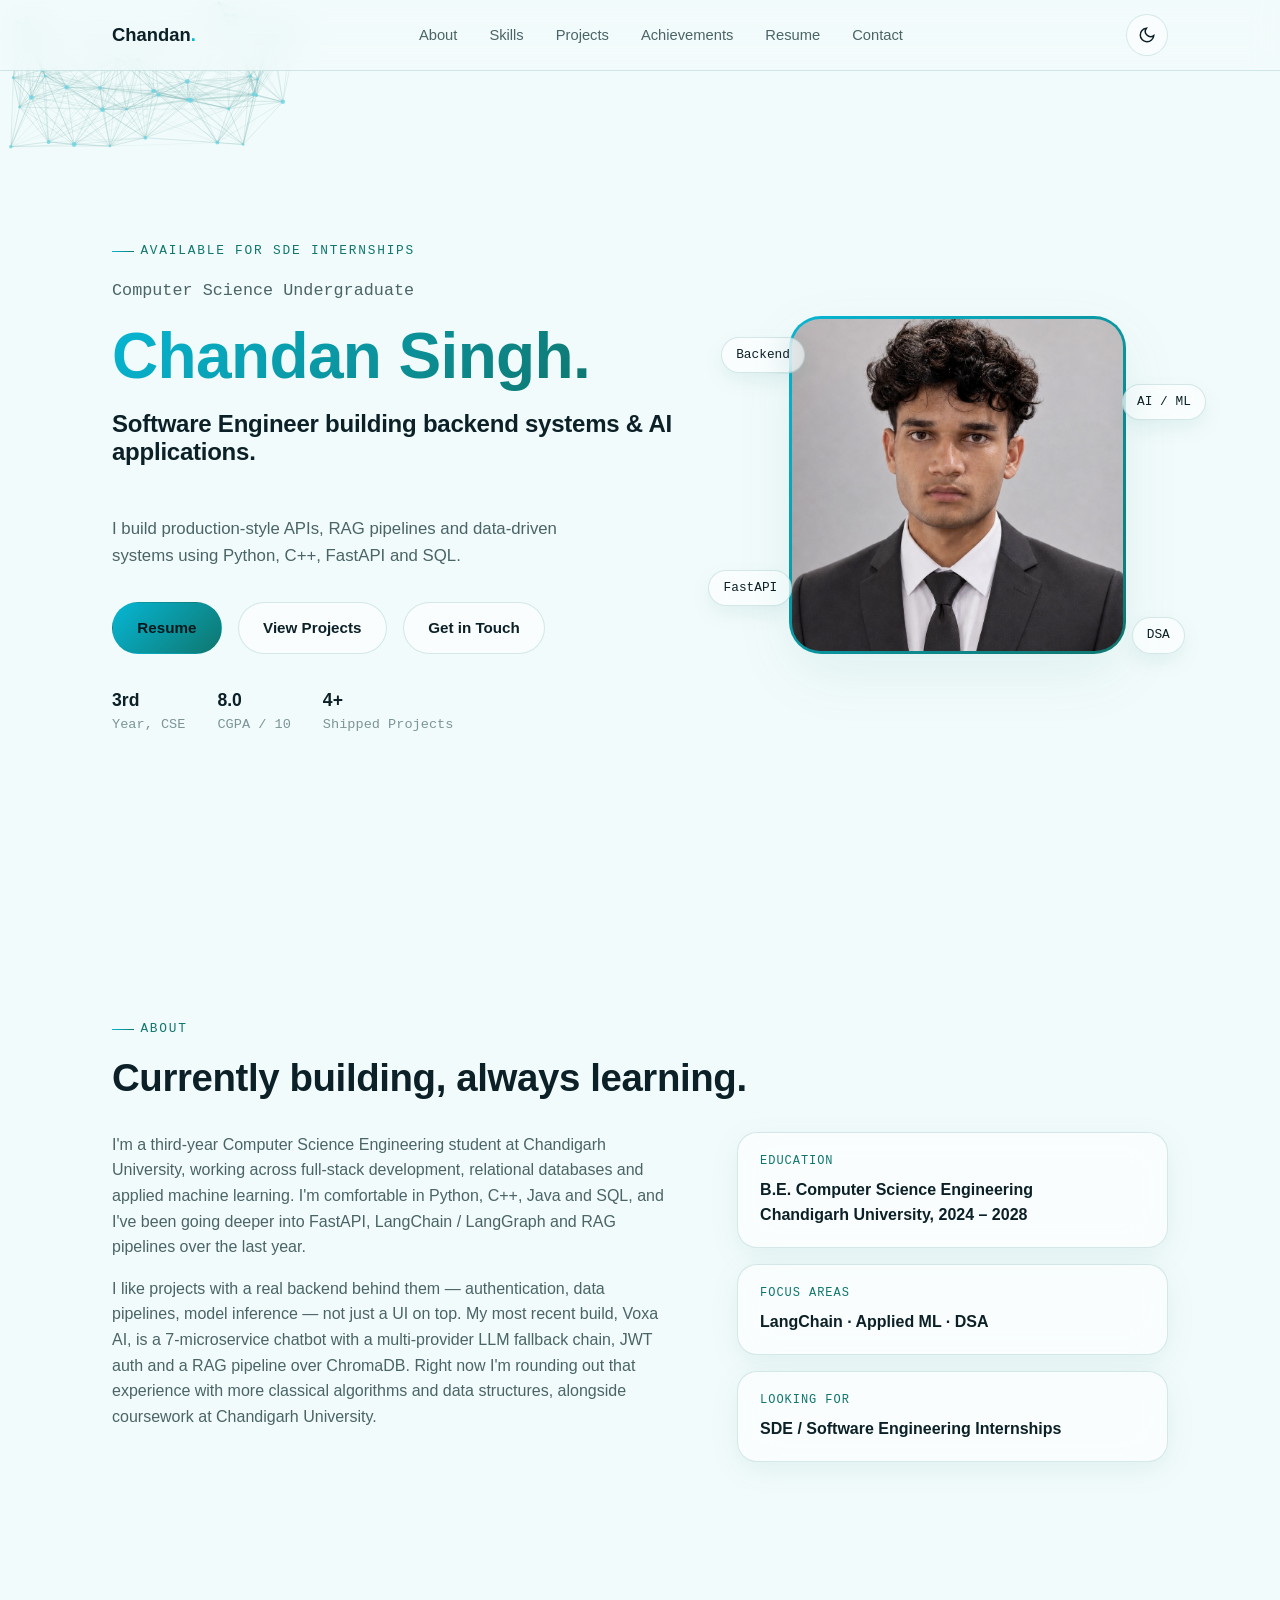
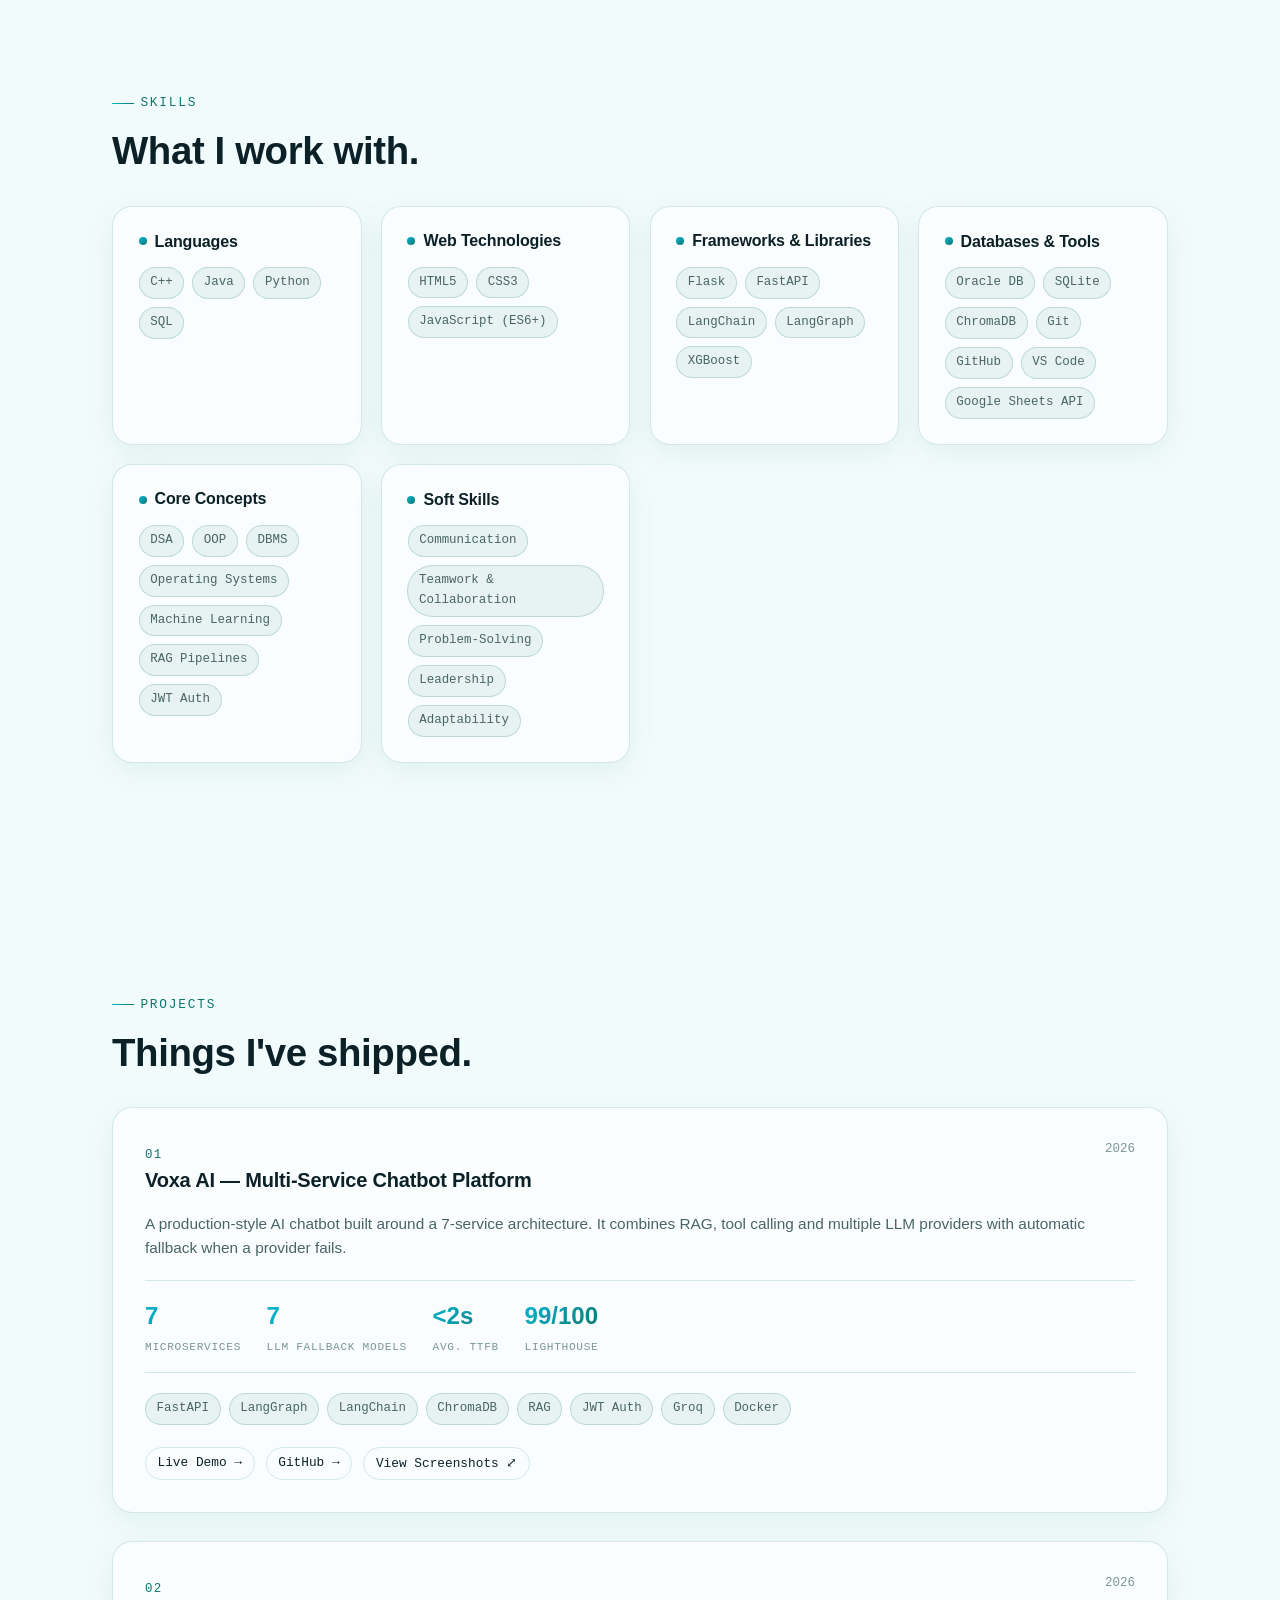
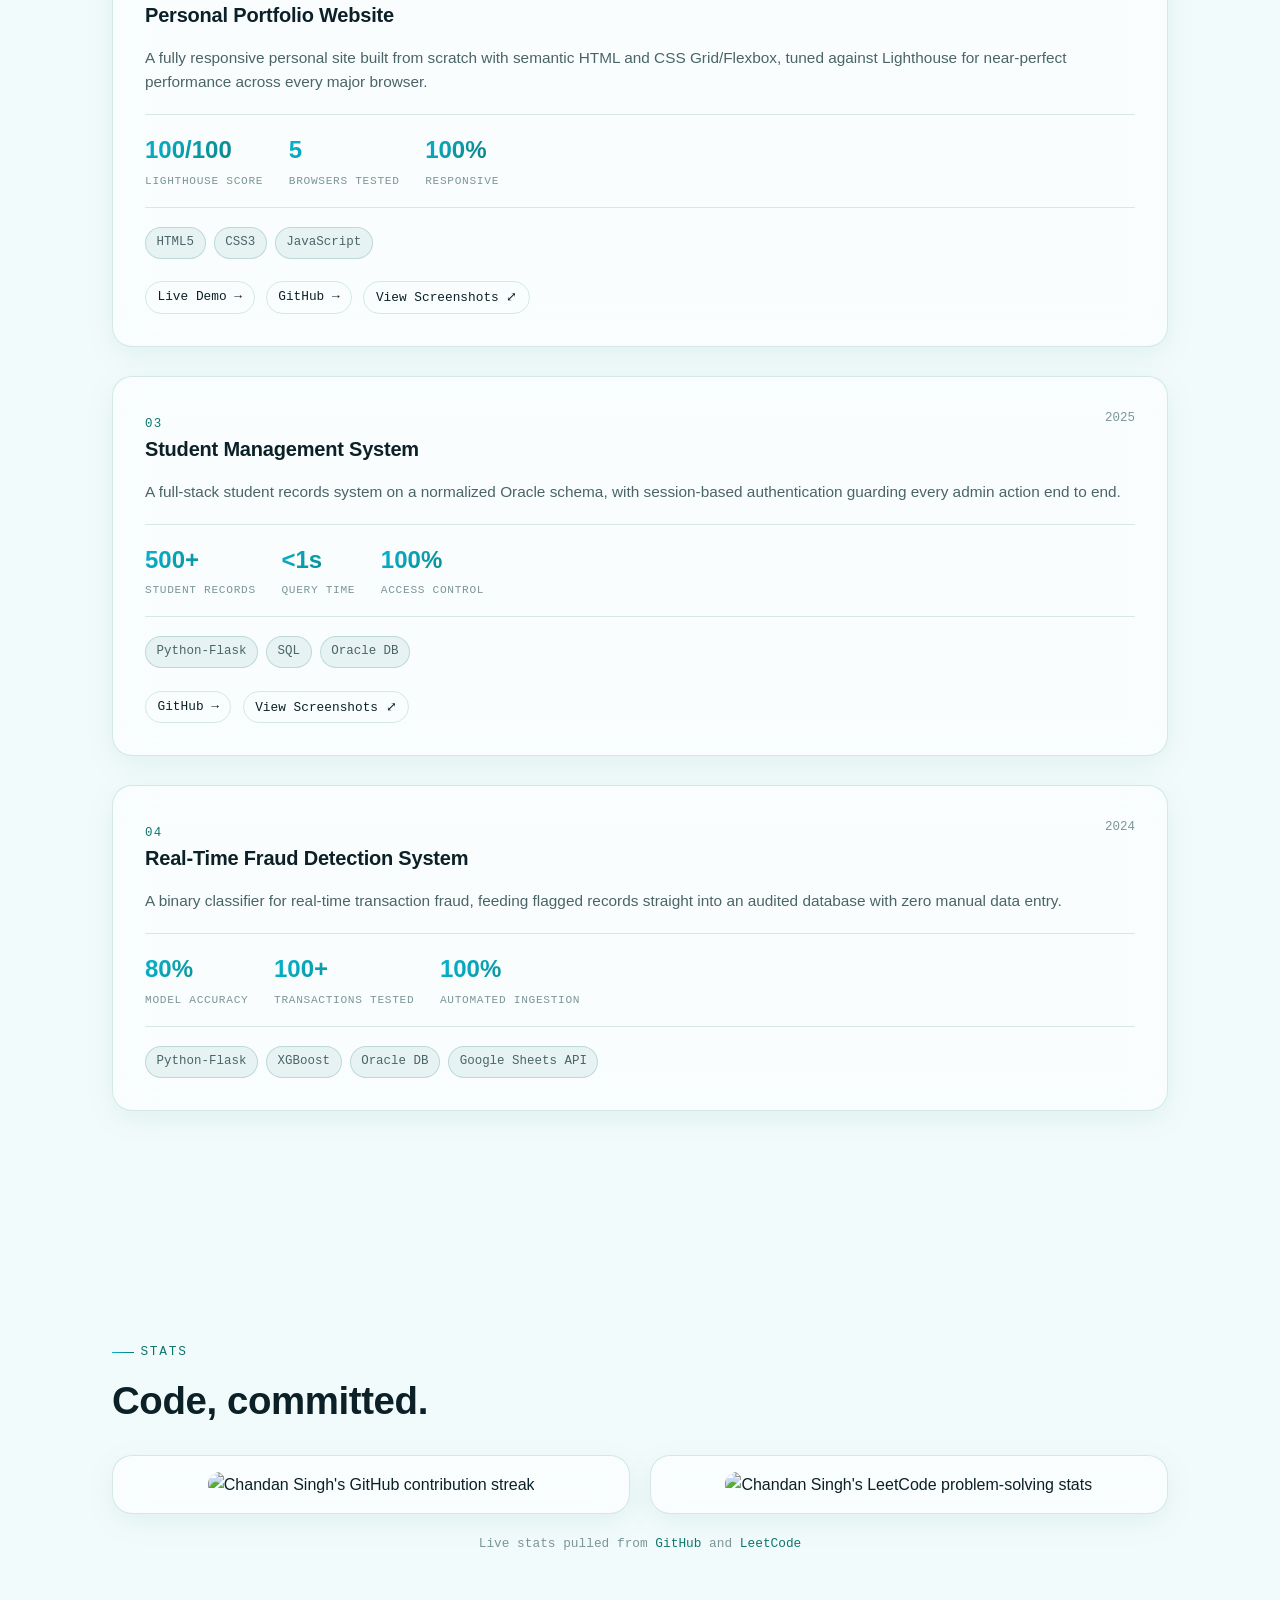
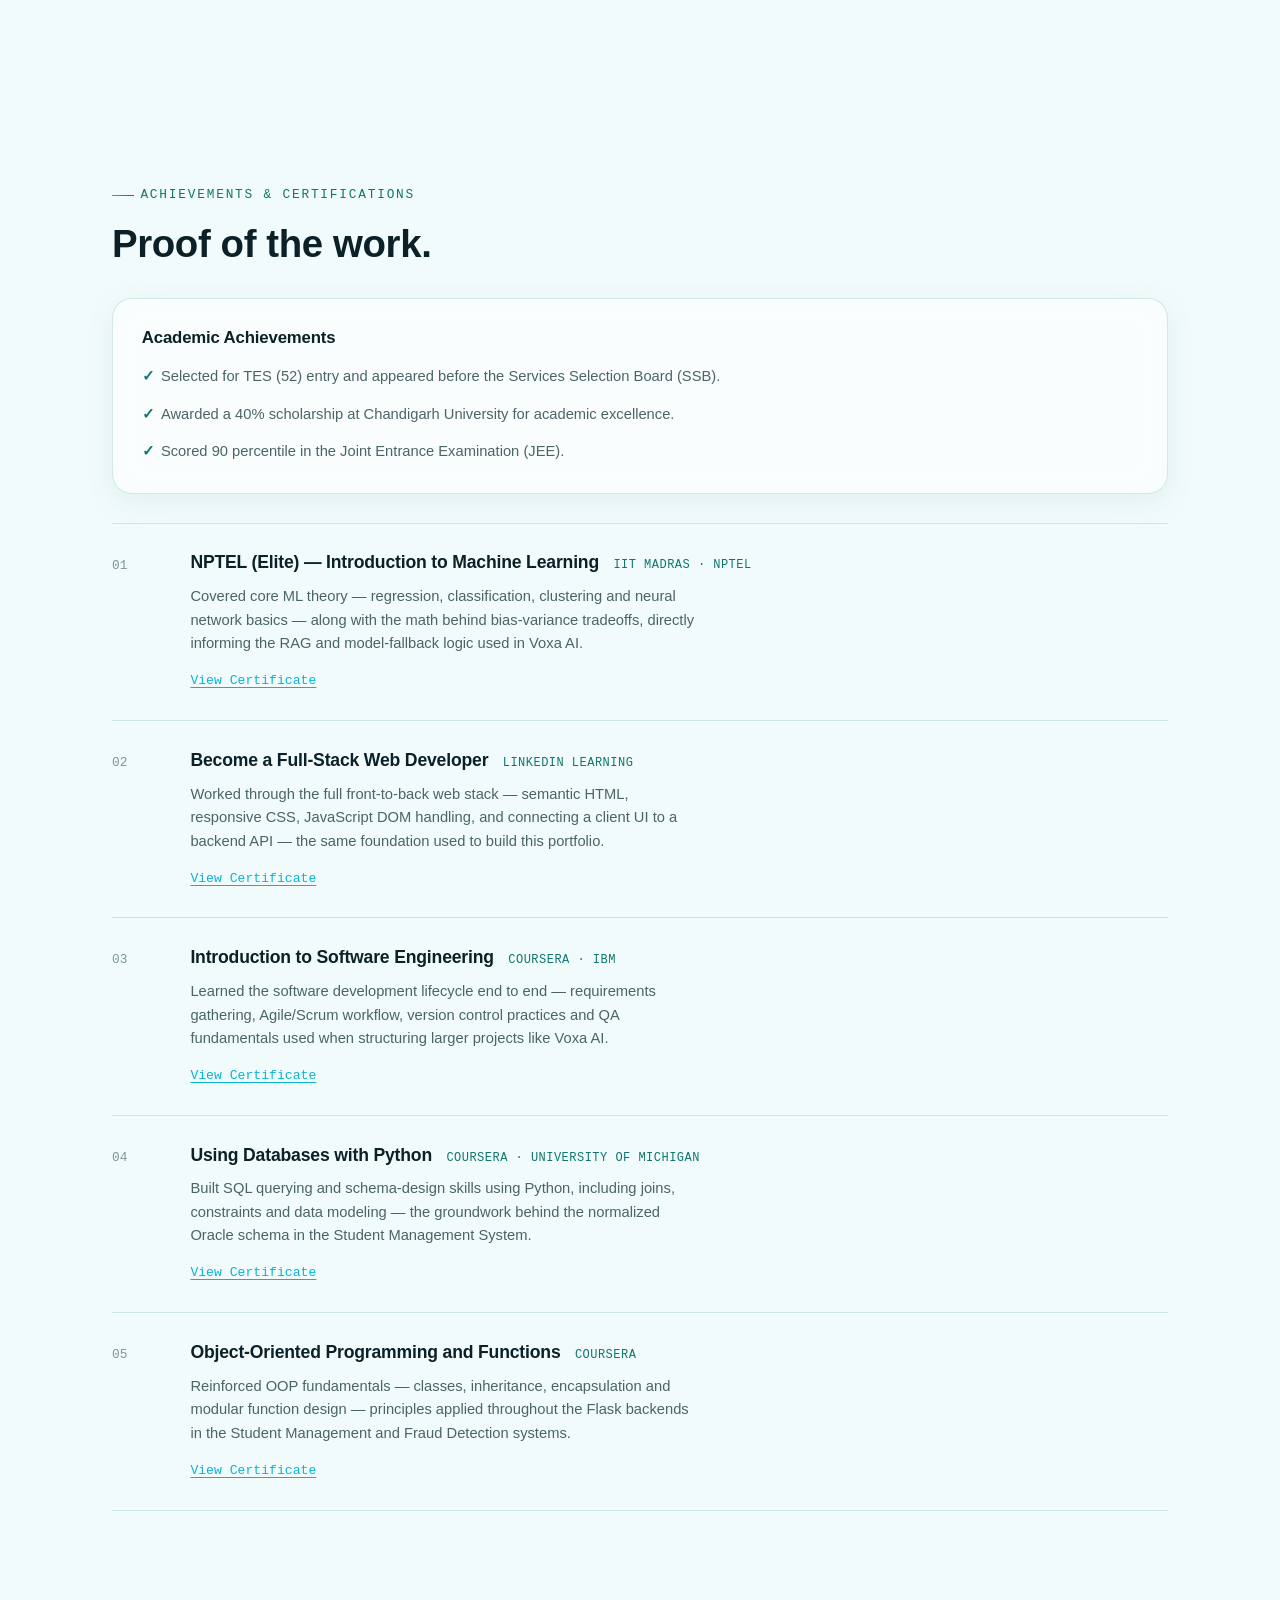
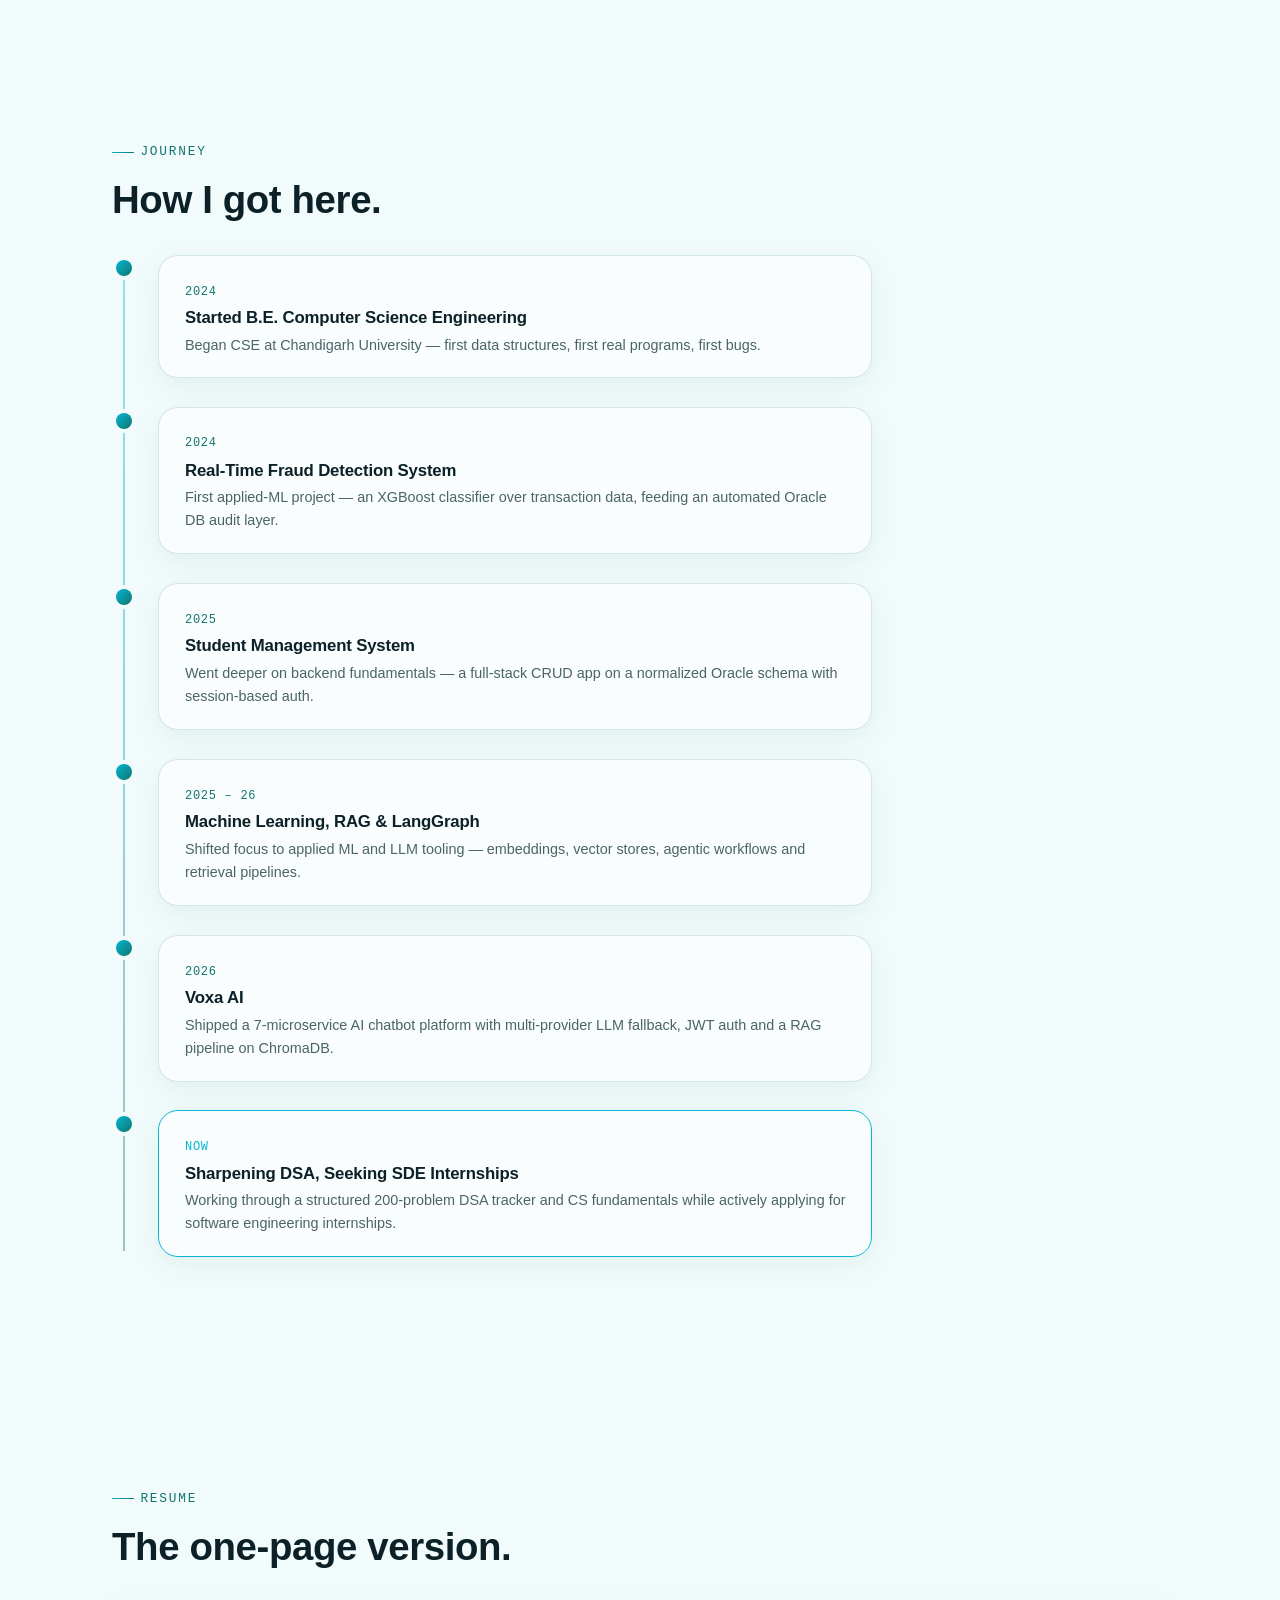
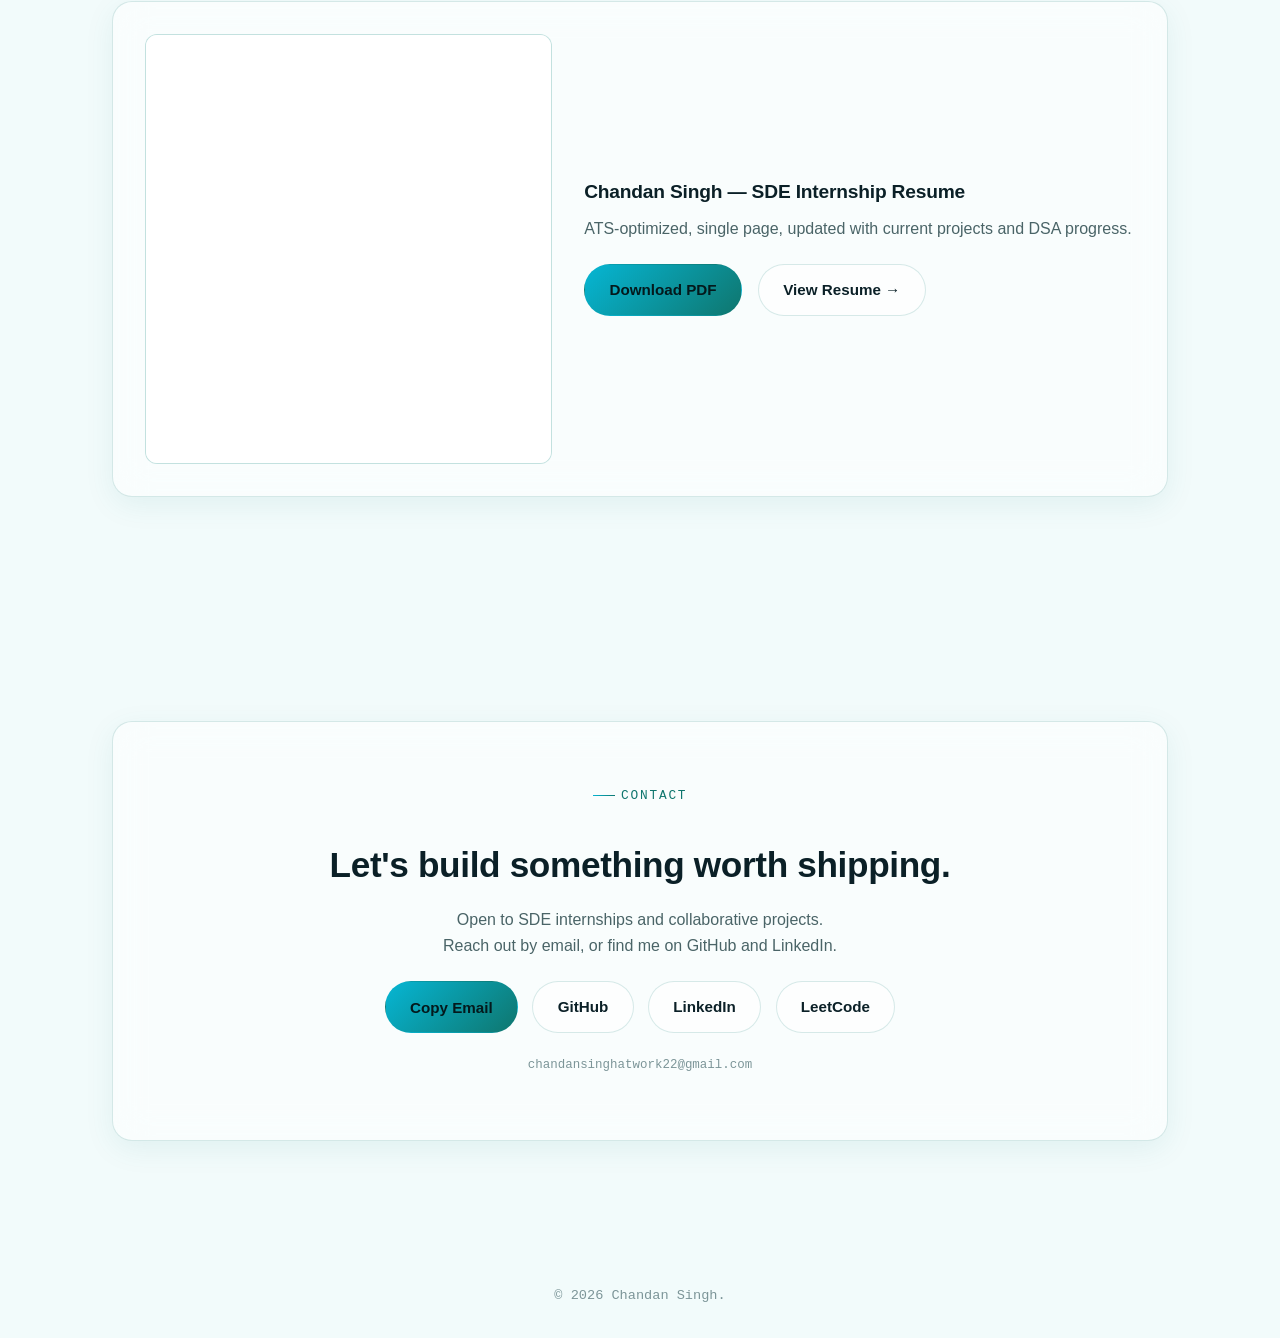
==== commit adb56e28: "Update index.html" ====
--- a/index.html
+++ b/index.html
@@ -259,8 +259,8 @@
             </div>
 
             <div class="project-links">
-              <a href="https://chandann22.github.io/personal-portfolio-website/" target="_blank" rel="noopener">Live Demo →</a>
-              <a href="https://github.com/chandann22/personal-portfolio-website" target="_blank" rel="noopener">GitHub →</a>
+              <a href="https://chandann22.github.io/portfolio-website2.0/" target="_blank" rel="noopener">Live Demo →</a>
+              <a href="https://github.com/chandann22/portfolio-website2.0" target="_blank" rel="noopener">GitHub →</a>
               <!-- TODO: add more screenshots to this array -->
               <button class="gallery-btn" type="button" data-project="Personal Portfolio" data-images='["assets/images/a.png","assets/images/c.png","assets/images/b.png"]'>View Screenshots ⤢</button>
             </div>
